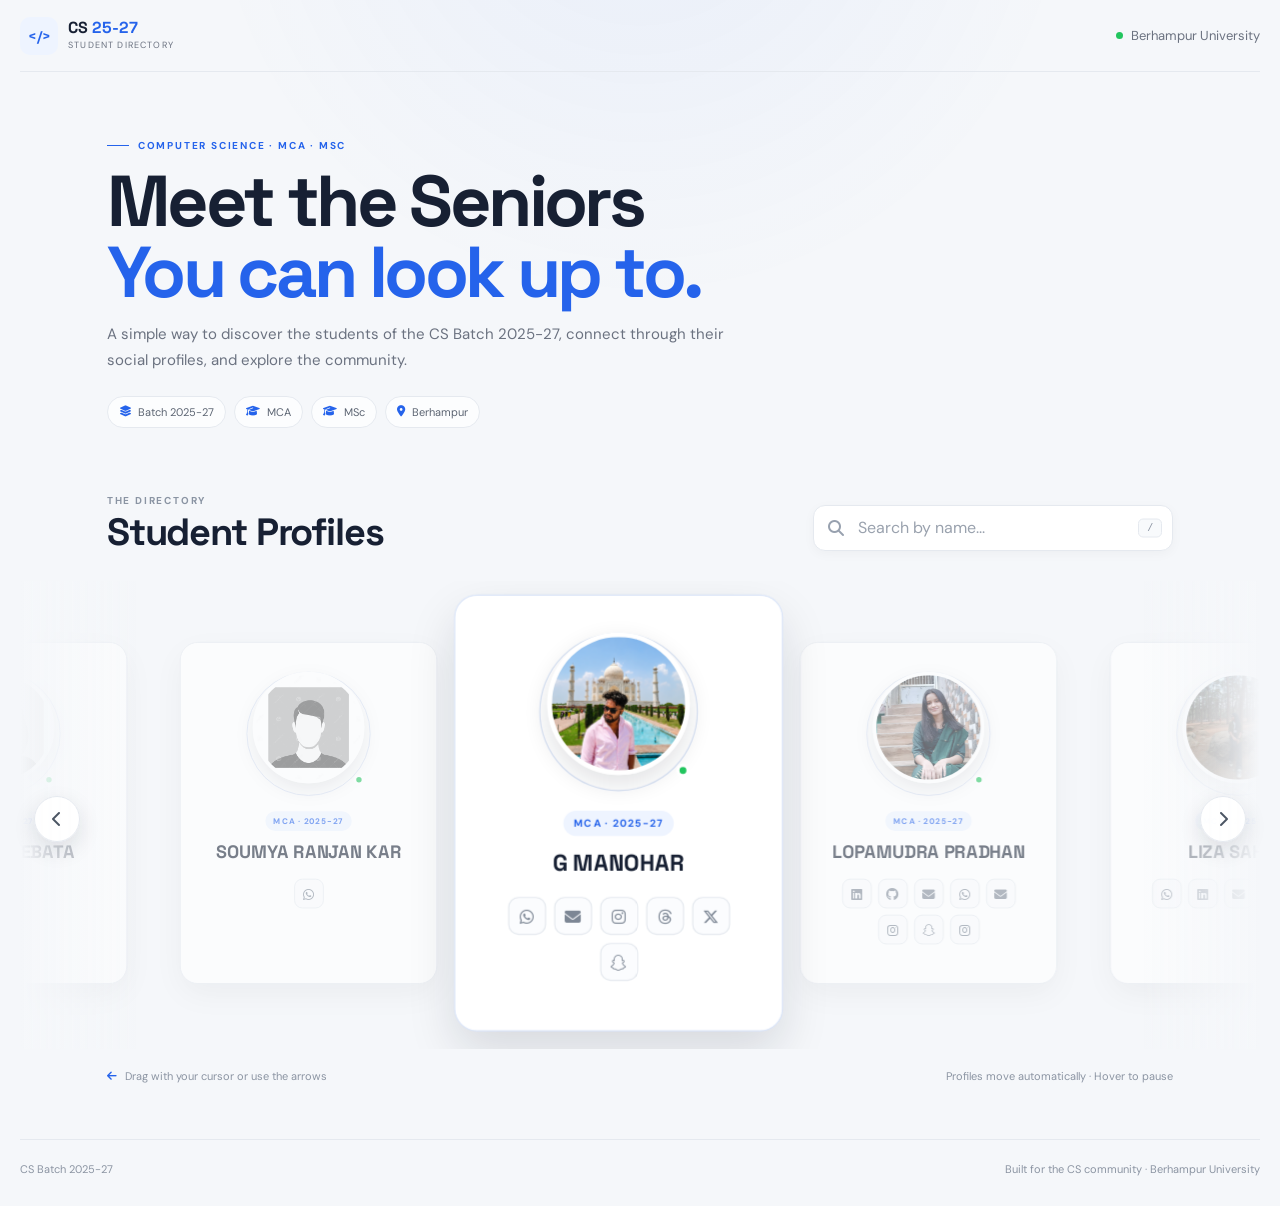
==== profiles/profiles.html @ bf29b2e1 "removed the duplicate profile" ====
<!DOCTYPE html>
<html lang="en">
<head>
  <meta charset="UTF-8">
  <meta name="viewport" content="width=device-width, initial-scale=1.0">
  <meta name="theme-color" content="#08111f">
  <meta name="description" content="CS Batch 2025-27 student profile directory at Berhampur University.">
  <title>CS Batch 2025-27 | Student Profiles</title>

  <link rel="preconnect" href="https://fonts.googleapis.com">
  <link rel="preconnect" href="https://fonts.gstatic.com" crossorigin>
  <link href="https://fonts.googleapis.com/css2?family=DM+Sans:wght@400;500;600;700&family=Space+Grotesk:wght@500;600;700&display=swap" rel="stylesheet">

  <link rel="stylesheet" href="profiles.css">
  <link rel="stylesheet" href="https://cdnjs.cloudflare.com/ajax/libs/font-awesome/6.5.0/css/all.min.css">
</head>

<body>
  <div class="page-shell">

    <nav class="topbar" aria-label="Main navigation">
      <a class="brand" href="#" aria-label="CS Batch Profiles home">
        <span class="brand-mark">&lt;/&gt;</span>
        <span class="brand-copy">
          <strong>CS<span> 25-27</span></strong>
          <small>Student Directory</small>
        </span>
      </a>

      <div class="topbar-meta">
        <span class="status-dot"></span>
        <span>Berhampur University</span>
      </div>
    </nav>

    <main>
      <section class="hero">
        <div class="hero-copy">
          <p class="eyebrow"><span></span> COMPUTER SCIENCE · MCA · MSc</p>
          <h1>Meet the Seniors<br><em>You can look up to.</em></h1>
          <p class="hero-description">
            A simple way to discover the students of the CS Batch 2025-27,
            connect through their social profiles, and explore the community.
          </p>

          <div class="hero-tags" aria-label="Batch information">
            <span><i class="fa-solid fa-layer-group"></i> Batch 2025-27</span>
            <span><i class="fa-solid fa-graduation-cap"></i> MCA</span>
            <span><i class="fa-solid fa-graduation-cap"></i> MSc</span>
            <span><i class="fa-solid fa-location-dot"></i> Berhampur</span>
          </div>
        </div>

        <div class="hero-orbit" aria-hidden="true">
          <div class="orbit orbit-one"></div>
          <div class="orbit orbit-two"></div>
          <div class="orbit-core">
            <span>&lt;/&gt;</span>
            <small>CS</small>
          </div>
          <span class="orbit-dot dot-one"></span>
          <span class="orbit-dot dot-two"></span>
          <span class="orbit-dot dot-three"></span>
        </div>
      </section>

      <section class="directory-section" id="profiles">
        <div class="section-heading">
          <div>
            <p class="section-kicker">THE DIRECTORY</p>
            <h2>Student Profiles</h2>
          </div>

          <div class="search-wrap">
            <i class="fa-solid fa-magnifying-glass" aria-hidden="true"></i>
            <input
              type="search"
              id="search"
              placeholder="Search by name..."
              autocomplete="off"
              oninput="searchProfiles()"
              aria-label="Search profiles by name"
            >
            <kbd>/</kbd>
          </div>
        </div>

        <div class="carousel-shell">
          <button class="carousel-btn prev" type="button" aria-label="Previous profile">
            <i class="fas fa-chevron-left" aria-hidden="true"></i>
          </button>

          <div class="carousel-container" id="profileCarousel">
            <div class="carousel-track" id="carouselTrack">

                <div class="profile-card"><!--slot 1 manohar-->
                    <div class="card-glow"></div>
                    <div class="profile-avatar-wrap">
                      <span class="avatar-ring"></span>
                      <img src="image/manohar.png" alt="G MANOHAR">
                      <span class="online-dot" aria-hidden="true"></span>
                    </div>
                    <div class="profile-role">MCA · 2025-27</div>
                    <h3>G MANOHAR</h3>
                    <p class="profile-intro"></p>

                    <div class="social-links">                      
                      <a href="https://wa.me/9438770319" class="whatsapp" target="_blank" rel="noopener noreferrer" aria-label="WhatsApp G MANOHAR"><i class="fab fa-whatsapp"></i></a>
                      <a href="https://mail.google.com/mail/?view=cm&fs=1&to=gawalamanohar1@gmail.com" class="gmail" target="_blank" rel="noopener noreferrer" aria-label="Email G MANOHAR"><i class="fas fa-envelope"></i></a>
                      <a href="https://instagram.com/ig_manohar5" class="instagram" target="_blank" rel="noopener noreferrer" aria-label="G MANOHAR on Instagram"><i class="fab fa-instagram"></i></a>
                      <a href="https://threads.net/ig_manohar5" class="threads" target="_blank" rel="noopener noreferrer" aria-label="G MANOHAR on Threads"><i class="fab fa-threads"></i></a>
                      <a href="https://x.com/GManoha107" class="twitter" target="_blank" rel="noopener noreferrer" aria-label="G MANOHAR on X"><i class="fab fa-x-twitter"></i></a>
                      <a href="https://snapchat.com/add/vijay20041111" class="snapchat" target="_blank" rel="noopener noreferrer" aria-label="G MANOHAR on Snapchat"><i class="fab fa-snapchat-ghost"></i></a>
                    </div>
                </div>

                <div class="profile-card"><!--slot 2 lopamudra-->
                    <div class="card-glow"></div>
                    <div class="profile-avatar-wrap">
                      <span class="avatar-ring"></span>
                      <img src="image/lopa.jpeg" alt="LOPAMUDRA PRADHAN">
                      <span class="online-dot" aria-hidden="true"></span>
                    </div>
                    <div class="profile-role">MCA · 2025-27</div>
                    <h3>LOPAMUDRA PRADHAN</h3>
                    <p class="profile-intro"></p>

                    <div class="social-links">
                      <a href="https://linkedin.com/in/lopa9" class="linkedin" target="_blank" rel="noopener noreferrer" aria-label="LOPAMUDRA PRADHAN on LinkedIn"><i class="fab fa-linkedin"></i></a>
                      <a href="https://github.com/lopa9" class="github" target="_blank" rel="noopener noreferrer" aria-label="LOPAMUDRA PRADHAN on GitHub"><i class="fab fa-github"></i></a>
                      <a href="https://mail.google.com/mail/?view=cm&fs=1&to=lopamudra.lori@gmail.com" class="gmail" target="_blank" rel="noopener noreferrer" aria-label="Email LOPAMUDRA PRADHAN"><i class="fas fa-envelope"></i></a>
                      <a href="https://wa.me/9938754099" class="whatsapp" target="_blank" rel="noopener noreferrer" aria-label="WhatsApp LOPAMUDRA PRADHAN"><i class="fab fa-whatsapp"></i></a>
                      <a href="https://mail.google.com/mail/?view=cm&fs=1&to=ps5654923@gmail.com" class="gmail" target="_blank" rel="noopener noreferrer" aria-label="Email LOPAMUDRA PRADHAN"><i class="fas fa-envelope"></i></a>
                      <a href="https://instagram.com/lopamudra188" class="instagram" target="_blank" rel="noopener noreferrer" aria-label="LOPAMUDRA PRADHAN on Instagram"><i class="fab fa-instagram"></i></a>
                      <a href="https://snapchat.com/add/lopamudra_2020" class="snapchat" target="_blank" rel="noopener noreferrer" aria-label="LOPAMUDRA PRADHAN on Snapchat"><i class="fab fa-snapchat-ghost"></i></a>
                      <a href="https://instagram.com/areylopa" class="instagram" target="_blank" rel="noopener noreferrer" aria-label="LOPAMUDRA PRADHAN on Instagram"><i class="fab fa-instagram"></i></a>
                      
                    </div>
                </div>                

                <div class="profile-card"><!--slot 3 liza-->
                    <div class="card-glow"></div>
                    <div class="profile-avatar-wrap">
                      <span class="avatar-ring"></span>
                      <img src="image/liza.jpeg" alt="LIZA SAHOO">
                      <span class="online-dot" aria-hidden="true"></span>
                    </div>
                    <div class="profile-role">MCA · 2025-27</div>
                    <h3>LIZA SAHOO</h3>
                    <p class="profile-intro"></p>

                    <div class="social-links">                      
                      <a href="https://wa.me/7205692087" class="whatsapp" target="_blank" rel="noopener noreferrer" aria-label="WhatsApp LIZA SAHOO"><i class="fab fa-whatsapp"></i></a>
                      <a href="https://linkedin.com/in/liza-sahoo-0265302a4" class="linkedin" target="_blank" rel="noopener noreferrer" aria-label="PRITILAGNA NANDA on LinkedIn"><i class="fab fa-linkedin"></i></a>
                      <a href="https://mail.google.com/mail/?view=cm&fs=1&to=lizas4316@gmail.com" class="gmail" target="_blank" rel="noopener noreferrer" aria-label="Email LIZA SAHOO"><i class="fas fa-envelope"></i></a>
                      <a href="https://instagram.com/lizas.08" class="instagram" target="_blank" rel="noopener noreferrer" aria-label="LIZA SAHOO on Instagram"><i class="fab fa-instagram"></i></a>
                      <a href="https://threads.net/lizas.08" class="threads" target="_blank" rel="noopener noreferrer" aria-label="LIZA SAHOO on Threads"><i class="fab fa-threads"></i></a>
                    </div>
                </div>

                <div class="profile-card"><!--slot 4 krishna-->
                    <div class="card-glow"></div>
                    <div class="profile-avatar-wrap">
                      <span class="avatar-ring"></span>
                      <img src="image/krish.jpeg" alt="KRISHNA KANT MALLIK">
                      <span class="online-dot" aria-hidden="true"></span>
                    </div>
                    <div class="profile-role">MCA · 2025-27</div>
                    <h3>KRISHNA KANT MALLIK</h3>
                    <p class="profile-intro"></p>

                    <div class="social-links">
                      <a href="https://linkedin.com/in/krishnakant-mallik-28171b388" class="linkedin" target="_blank" rel="noopener noreferrer" aria-label="KRISHNA KANT MALLIK on LinkedIn"><i class="fab fa-linkedin"></i></a>
                      <a href="https://github.com/Krishnakantm835" class="github" target="_blank" rel="noopener noreferrer" aria-label="KRISHNA KANT MALLIK on GitHub"><i class="fab fa-github"></i></a>                      
                      <a href="https://wa.me/9348174347" class="whatsapp" target="_blank" rel="noopener noreferrer" aria-label="WhatsApp KRISHNA KANT MALLIK"><i class="fab fa-whatsapp"></i></a>
                      <a href="https://mail.google.com/mail/?view=cm&fs=1&to=krishnakantm835@gmail.com" class="gmail" target="_blank" rel="noopener noreferrer" aria-label="Email KRISHNA KANT MALLIK"><i class="fas fa-envelope"></i></a>
                      <a href="https://instagram.com/_krishna.z_" class="instagram" target="_blank" rel="noopener noreferrer" aria-label="KRISHNA KANT MALLIK on Instagram"><i class="fab fa-instagram"></i></a>
                      <a href="https://threads.net/_krishna.z_" class="threads" target="_blank" rel="noopener noreferrer" aria-label="KRISHNA KANT MALLIK on Threads"><i class="fab fa-threads"></i></a>
                    </div>
                </div>

                <div class="profile-card"><!--slot 5 pritilagna-->
                    <div class="card-glow"></div>
                    <div class="profile-avatar-wrap">
                      <span class="avatar-ring"></span>
                      <img src="image/pritilagna.jpeg" alt="PRITILAGNA NANDA">
                      <span class="online-dot" aria-hidden="true"></span>
                    </div>
                    <div class="profile-role">MCA · 2025-27</div>
                    <h3>PRITILAGNA NANDA</h3>
                    <p class="profile-intro"></p>

                    <div class="social-links">                      
                      <a href="https://wa.me/7609006624" class="whatsapp" target="_blank" rel="noopener noreferrer" aria-label="WhatsApp PRITILAGNA NANDA"><i class="fab fa-whatsapp"></i></a>
                      <a href="https://linkedin.com/in/pritilagna-nanda-993a28344" class="linkedin" target="_blank" rel="noopener noreferrer" aria-label="PRITILAGNA NANDA on LinkedIn"><i class="fab fa-linkedin"></i></a>
                      <a href="https://mail.google.com/mail/?view=cm&fs=1&to=nandapritilagna383@gmail.com" class="gmail" target="_blank" rel="noopener noreferrer" aria-label="Email PRITILAGNA NANDA"><i class="fas fa-envelope"></i></a>
                      <a href="https://instagram.com/priti._.08_" class="instagram" target="_blank" rel="noopener noreferrer" aria-label="PRITILAGNA NANDA on Instagram"><i class="fab fa-instagram"></i></a>
                      <a href="https://threads.net/priti._.08_" class="threads" target="_blank" rel="noopener noreferrer" aria-label="PRITILAGNA NANDA on Threads"><i class="fab fa-threads"></i></a>
                      <a href="https://snapchat.com/add/priti.lagna07" class="snapchat" target="_blank" rel="noopener noreferrer" aria-label="PRITILAGNA NANDA on Snapchat"><i class="fab fa-snapchat-ghost"></i></a>
                    </div>
                </div>

                <div class="profile-card"><!--slot 6 preeti-->
                    <div class="card-glow"></div>
                    <div class="profile-avatar-wrap">
                      <span class="avatar-ring"></span>
                      <img src="image/preeti.jpeg" alt="PREETI KUMARI SAHU">
                      <span class="online-dot" aria-hidden="true"></span>
                    </div>
                    <div class="profile-role">MCA · 2025-27</div>
                    <h3>PREETI KUMARI SAHU</h3>
                    <p class="profile-intro"></p>

                    <div class="social-links">
                      <a href="https://linkedin.com/in/preeti-sahu-9597b7417" class="linkedin" target="_blank" rel="noopener noreferrer" aria-label="PREETI KUMARI SAHU on LinkedIn"><i class="fab fa-linkedin"></i></a>                      
                      <a href="https://wa.me/7205654923" class="whatsapp" target="_blank" rel="noopener noreferrer" aria-label="WhatsApp PREETI KUMARI SAHU"><i class="fab fa-whatsapp"></i></a>
                      <a href="https://mail.google.com/mail/?view=cm&fs=1&to=ps5654923@gmail.com" class="gmail" target="_blank" rel="noopener noreferrer" aria-label="Email PREETI KUMARI SAHU"><i class="fas fa-envelope"></i></a>
                      <a href="https://instagram.com/preetisahu6542" class="instagram" target="_blank" rel="noopener noreferrer" aria-label="PREETI KUMARI SAHU on Instagram"><i class="fab fa-instagram"></i></a>
                      <a href="https://threads.net/preetisahu6542" class="threads" target="_blank" rel="noopener noreferrer" aria-label="PREETI KUMARI SAHU on Threads"><i class="fab fa-threads"></i></a>
                      <a href="https://snapchat.com/add/preetisahu72056" class="snapchat" target="_blank" rel="noopener noreferrer" aria-label="PREETI KUMARI SAHU on Snapchat"><i class="fab fa-snapchat-ghost"></i></a>
                    </div>
                </div>

                <div class="profile-card"><!--slot 7 amiya-->
                    <div class="card-glow"></div>
                    <div class="profile-avatar-wrap">
                      <span class="avatar-ring"></span>
                      <img src="image/amiya.jpeg" alt="AMIYA RANJAN ROUT">
                      <span class="online-dot" aria-hidden="true"></span>
                    </div>
                    <div class="profile-role">MCA · 2025-27</div>
                    <h3>AMIYA RANJAN ROUT</h3>
                    <p class="profile-intro"></p>

                    <div class="social-links">
                      <a href="https://linkedin.com/in/amiya-ranjan-rout-80b26a346" class="linkedin" target="_blank" rel="noopener noreferrer" aria-label="AMIYA RANJAN ROUT on LinkedIn"><i class="fab fa-linkedin"></i></a>
                      <a href="https://facebook.com/share/1LeCBYV442/" class="facebook" target="_blank" rel="noopener noreferrer" aria-label="AMIYA RANJAN ROUT on Facebook"><i class="fab fa-facebook"></i></a>                      
                      <a href="https://wa.me/9777093506" class="whatsapp" target="_blank" rel="noopener noreferrer" aria-label="WhatsApp AMIYA RANJAN ROUT"><i class="fab fa-whatsapp"></i></a>
                      <a href="https://mail.google.com/mail/?view=cm&fs=1&to=amiyaranjanrout1234@gmail.com" class="gmail" target="_blank" rel="noopener noreferrer" aria-label="Email AMIYA RANJAN ROUT"><i class="fas fa-envelope"></i></a>
                      <a href="https://x.com/amiya_ranjan_1" class="twitter" target="_blank" rel="noopener noreferrer" aria-label="AMIYA RANJAN ROUT on X"><i class="fab fa-x-twitter"></i></a>
                      <a href="https://instagram.com/amiya_ranjan_rout_" class="instagram" target="_blank" rel="noopener noreferrer" aria-label="AMIYA RANJAN ROUT on Instagram"><i class="fab fa-instagram"></i></a>
                      <a href="https://threads.net/amiya_ranjan_rout_" class="threads" target="_blank" rel="noopener noreferrer" aria-label="AMIYA RANJAN ROUT on Threads"><i class="fab fa-threads"></i></a>
                      
                    </div>
                </div>

                <div class="profile-card"><!--slot 8 payal-->
                    <div class="card-glow"></div>
                    <div class="profile-avatar-wrap">
                      <span class="avatar-ring"></span>
                      <img src="image/payal.jpeg" alt="DALAI PAYAL SUDAM">
                      <span class="online-dot" aria-hidden="true"></span>
                    </div>
                    <div class="profile-role">MCA · 2025-27</div>
                    <h3>DALAI PAYAL SUDAM</h3>
                    <p class="profile-intro"></p>

                    <div class="social-links">
                      <a href="https://linkedin.com/in/payal-dalai-256b96347" class="linkedin" target="_blank" rel="noopener noreferrer" aria-label="DALAI PAYAL SUDAM on LinkedIn"><i class="fab fa-linkedin"></i></a>                      
                      <a href="https://wa.me/9327048130" class="whatsapp" target="_blank" rel="noopener noreferrer" aria-label="WhatsApp DALAI PAYAL SUDAM"><i class="fab fa-whatsapp"></i></a>
                      <a href="https://mail.google.com/mail/?view=cm&fs=1&to=dalaipayalss@gmail.com" class="gmail" target="_blank" rel="noopener noreferrer" aria-label="Email DALAI PAYAL SUDAM"><i class="fas fa-envelope"></i></a>
                      <a href="https://instagram.com/silky_1016" class="instagram" target="_blank" rel="noopener noreferrer" aria-label="DALAI PAYAL SUDAM on Instagram"><i class="fab fa-instagram"></i></a>
                      <a href="https://threads.net/silky_1016" class="threads" target="_blank" rel="noopener noreferrer" aria-label="DALAI PAYAL SUDAM on Threads"><i class="fab fa-threads"></i></a>
                      <a href="https://snapchat.com/add/payalssdalai" class="snapchat" target="_blank" rel="noopener noreferrer" aria-label="DALAI PAYAL SUDAM on Snapchat"><i class="fab fa-snapchat-ghost"></i></a>
                      
                    </div>
                </div>

                <div class="profile-card"><!--slot 9 susmita-->
                    <div class="card-glow"></div>
                    <div class="profile-avatar-wrap">
                      <span class="avatar-ring"></span>
                      <img src="image/susmita.jpeg" alt="SUSMITA PRIYADARSHINI JENA">
                      <span class="online-dot" aria-hidden="true"></span>
                    </div>
                    <div class="profile-role">MCA · 2025-27</div>
                    <h3>SUSMITA PRIYADARSHINI JENA</h3>
                    <p class="profile-intro"></p>

                    <div class="social-links">
                      <a href="https://linkedin.com/in/susmita-priyadarshini-jena-13303b375" class="linkedin" target="_blank" rel="noopener noreferrer" aria-label="SUSMITA PRIYADARSHINI JENA on LinkedIn"><i class="fab fa-linkedin"></i></a>
                      <a href="https://wa.me/7846989163" class="whatsapp" target="_blank" rel="noopener noreferrer" aria-label="WhatsApp SUSMITA PRIYADARSHINI JENA"><i class="fab fa-whatsapp"></i></a>
                      <a href="https://mail.google.com/mail/?view=cm&fs=1&to=susmitapriyadarshinijena0@gmail.com" class="gmail" target="_blank" rel="noopener noreferrer" aria-label="Email SUSMITA PRIYADARSHINI JENA"><i class="fas fa-envelope"></i></a>
                      <a href="https://instagram.com/susmitacosmic_xiv" class="instagram" target="_blank" rel="noopener noreferrer" aria-label="SUSMITA PRIYADARSHINI JENA on Instagram"><i class="fab fa-instagram"></i></a>
                      <a href="https://threads.net/susmitacosmic_xiv" class="threads" target="_blank" rel="noopener noreferrer" aria-label="SUSMITA PRIYADARSHINI JENA on Threads"><i class="fab fa-threads"></i></a>
                      <a href="https://snapchat.com/add/susmita_pj1002" class="snapchat" target="_blank" rel="noopener noreferrer" aria-label="SUSMITA PRIYADARSHINI JENA on Snapchat"><i class="fab fa-snapchat-ghost"></i></a>
                    </div>
                </div>

                <div class="profile-card"><!--slot 10 divya-->
                    <div class="card-glow"></div>
                    <div class="profile-avatar-wrap">
                      <span class="avatar-ring"></span>
                      <img src="image/divya.jpeg" alt="DIBYAJYOTI GHADAI">
                      <span class="online-dot" aria-hidden="true"></span>
                    </div>
                    <div class="profile-role">MCA · 2025-27</div>
                    <h3>DIBYAJYOTI GHADAI</h3>
                    <p class="profile-intro"></p>

                    <div class="social-links">
                      <a href="https://linkedin.com/in/divyajyoti-ghadai-ab4362383" class="linkedin" target="_blank" rel="noopener noreferrer" aria-label="DIBYAJYOTI GHADAI on LinkedIn"><i class="fab fa-linkedin"></i></a>                      
                      <a href="https://wa.me/9861502302" class="whatsapp" target="_blank" rel="noopener noreferrer" aria-label="WhatsApp DIBYAJYOTI GHADAI"><i class="fab fa-whatsapp"></i></a>
                      <a href="https://mail.google.com/mail/?view=cm&fs=1&to=divyajyotighadai@gmail.com" class="gmail" target="_blank" rel="noopener noreferrer" aria-label="Email DIBYAJYOTI GHADAI"><i class="fas fa-envelope"></i></a>
                      <a href="https://instagram.com/its_divyaa23" class="instagram" target="_blank" rel="noopener noreferrer" aria-label="DIBYAJYOTI GHADAI on Instagram"><i class="fab fa-instagram"></i></a>
                      <a href="https://threads.net/its_divyaa23" class="threads" target="_blank" rel="noopener noreferrer" aria-label="DIBYAJYOTI GHADAI on Threads"><i class="fab fa-threads"></i></a>
                      <a href="https://snapchat.com/add/divyajyoti_23" class="snapchat" target="_blank" rel="noopener noreferrer" aria-label="DIBYAJYOTI GHADAI on Snapchat"><i class="fab fa-snapchat-ghost"></i></a>
                    </div>
                </div>

                <div class="profile-card"><!--slot 11 ashis-->
                    <div class="card-glow"></div>
                    <div class="profile-avatar-wrap">
                      <span class="avatar-ring"></span>
                      <img src="image/asish.jpg" alt="ASHIS PATTANAYAK">
                      <span class="online-dot" aria-hidden="true"></span>
                    </div>
                    <div class="profile-role">MCA · 2025-27</div>
                    <h3>ASHIS PATTANAYAK</h3>
                    <p class="profile-intro"></p>

                    <div class="social-links">
                      <a href="https://facebook.com/share/1Edwrxf3Eu/" class="facebook" target="_blank" rel="noopener noreferrer" aria-label="ASHIS PATTANAYAK on Facebook"><i class="fab fa-facebook"></i></a>                      
                      <a href="https://wa.me/7848075820" class="whatsapp" target="_blank" rel="noopener noreferrer" aria-label="WhatsApp ASHIS PATTANAYAK"><i class="fab fa-whatsapp"></i></a>
                      <a href="https://instagram.com/ashis_pattanayak_143" class="instagram" target="_blank" rel="noopener noreferrer" aria-label="ASHIS PATTANAYAK on Instagram"><i class="fab fa-instagram"></i></a>
                      <a href="https://threads.net/ashis_pattanayak_143" class="threads" target="_blank" rel="noopener noreferrer" aria-label="ASHIS PATTANAYAK on Threads"><i class="fab fa-threads"></i></a>
                    </div>
                </div>                

                <div class="profile-card"><!--slot 4-->
                    <div class="card-glow"></div>
                    <div class="profile-avatar-wrap">
                      <span class="avatar-ring"></span>
                      <img src="image/female.jpg" alt="SIBANI SAHU">
                      <span class="online-dot" aria-hidden="true"></span>
                    </div>
                    <div class="profile-role">MCA · 2025-27</div>
                    <h3>SIBANI SAHU</h3>
                    <p class="profile-intro"></p>

                    <div class="social-links">                      
                      <a href="https://wa.me/7815008741" class="whatsapp" target="_blank" rel="noopener noreferrer" aria-label="WhatsApp SIBANI SAHU"><i class="fab fa-whatsapp"></i></a>
                    </div>
                </div>

                <div class="profile-card"><!--slot 5-->
                    <div class="card-glow"></div>
                    <div class="profile-avatar-wrap">
                      <span class="avatar-ring"></span>
                      <img src="image/female.jpg" alt="SUCHARITA MAHANKUDA
">
                      <span class="online-dot" aria-hidden="true"></span>
                    </div>
                    <div class="profile-role">MCA · 2025-27</div>
                    <h3>SUCHARITA MAHANKUDA</h3>
                    <p class="profile-intro"></p>

                    <div class="social-links">                      
                      <a href="https://wa.me/8984311609" class="whatsapp" target="_blank" rel="noopener noreferrer" aria-label="WhatsApp SUCHARITA MAHANKUDA"><i class="fab fa-whatsapp"></i></a>
                    </div>
                </div>
                
                <div class="profile-card"><!--slot 6-->
                    <div class="card-glow"></div>
                    <div class="profile-avatar-wrap">
                      <span class="avatar-ring"></span>
                      <img src="image/male.jpg" alt="CHITTARANJAN SABAR">
                      <span class="online-dot" aria-hidden="true"></span>
                    </div>
                    <div class="profile-role">MCA · 2025-27</div>
                    <h3>CHITTARANJAN SABAR</h3>
                    <p class="profile-intro"></p>

                    <div class="social-links">                      
                      <a href="https://wa.me/9861395693" class="whatsapp" target="_blank" rel="noopener noreferrer" aria-label="WhatsApp CHITTARANJAN SABAR"><i class="fab fa-whatsapp"></i></a>
                    </div>
                </div>                

                <div class="profile-card"><!--slot 7-->
                    <div class="card-glow"></div>
                    <div class="profile-avatar-wrap">
                      <span class="avatar-ring"></span>
                      <img src="image/male.jpg" alt="SAMBIT KUMAR SAHOO">
                      <span class="online-dot" aria-hidden="true"></span>
                    </div>
                    <div class="profile-role">MCA · 2025-27</div>
                    <h3>SAMBIT KUMAR SAHOO</h3>
                    <p class="profile-intro"></p>

                    <div class="social-links">                      
                      <a href="https://wa.me/8260665918" class="whatsapp" target="_blank" rel="noopener noreferrer" aria-label="WhatsApp SAMBIT KUMAR SAHOO"><i class="fab fa-whatsapp"></i></a>
                    </div>
                </div>

                <div class="profile-card"><!--slot 8-->
                    <div class="card-glow"></div>
                    <div class="profile-avatar-wrap">
                      <span class="avatar-ring"></span>
                      <img src="image/female.jpg" alt="PRIYA NAIK">
                      <span class="online-dot" aria-hidden="true"></span>
                    </div>
                    <div class="profile-role">MCA · 2025-27</div>
                    <h3>PRIYA NAIK</h3>
                    <p class="profile-intro"></p>

                    <div class="social-links">                      
                      <a href="https://wa.me/6370487159" class="whatsapp" target="_blank" rel="noopener noreferrer" aria-label="WhatsApp PRIYA NAIK"><i class="fab fa-whatsapp"></i></a>
                    </div>
                </div>

                <div class="profile-card"><!--slot 9-->
                    <div class="card-glow"></div>
                    <div class="profile-avatar-wrap">
                      <span class="avatar-ring"></span>
                      <img src="image/male.jpg" alt="PRABHUDATTA JENA">
                      <span class="online-dot" aria-hidden="true"></span>
                    </div>
                    <div class="profile-role">MCA · 2025-27</div>
                    <h3>PRABHUDATTA JENA</h3>
                    <p class="profile-intro"></p>

                    <div class="social-links">                      
                      <a href="https://wa.me/8018637954" class="whatsapp" target="_blank" rel="noopener noreferrer" aria-label="WhatsApp PRABHUDATTA JENA"><i class="fab fa-whatsapp"></i></a>
                    </div>
                </div>

                <div class="profile-card"><!--slot 10-->
                    <div class="card-glow"></div>
                    <div class="profile-avatar-wrap">
                      <span class="avatar-ring"></span>
                      <img src="image/male.jpg" alt="DINESH KUMAR TULO">
                      <span class="online-dot" aria-hidden="true"></span>
                    </div>
                    <div class="profile-role">MSC · 2025-27</div>
                    <h3>DINESH KUMAR TULO</h3>
                    <p class="profile-intro"></p>

                    <div class="social-links">                      
                      <a href="https://wa.me/8328074405" class="whatsapp" target="_blank" rel="noopener noreferrer" aria-label="WhatsApp DINESH KUMAR TULO"><i class="fab fa-whatsapp"></i></a>
                    </div>
                </div>

                <div class="profile-card"><!--slot 11-->
                    <div class="card-glow"></div>
                    <div class="profile-avatar-wrap">
                      <span class="avatar-ring"></span>
                      <img src="image/male.jpg" alt="BISMAYA BASTAV BEHERA">
                      <span class="online-dot" aria-hidden="true"></span>
                    </div>
                    <div class="profile-role">MCA · 2025-27</div>
                    <h3>BISMAYA BASTAV BEHERA</h3>
                    <p class="profile-intro"></p>

                    <div class="social-links">                      
                      <a href="https://wa.me/8260511725" class="whatsapp" target="_blank" rel="noopener noreferrer" aria-label="WhatsApp BISMAYA BASTAV BEHERA"><i class="fab fa-whatsapp"></i></a>
                    </div>
                  </div>

                <div class="profile-card"><!--slot 13-->
                    <div class="card-glow"></div>
                    <div class="profile-avatar-wrap">
                      <span class="avatar-ring"></span>
                      <img src="image/male.jpg" alt="MAGUPILLI LOKESWARA RAO">
                      <span class="online-dot" aria-hidden="true"></span>
                    </div>
                    <div class="profile-role">MCA · 2025-27</div>
                    <h3>MAGUPILLI LOKESWARA RAO</h3>
                    <p class="profile-intro"></p>

                    <div class="social-links">                      
                      <a href="https://wa.me/7437874727" class="whatsapp" target="_blank" rel="noopener noreferrer" aria-label="WhatsApp MAGUPILLI LOKESWARA RAO"><i class="fab fa-whatsapp"></i></a>
                    </div>
                </div>

                <div class="profile-card"><!--slot 15-->
                    <div class="card-glow"></div>
                    <div class="profile-avatar-wrap">
                      <span class="avatar-ring"></span>
                      <img src="image/female.jpg" alt="BAISAKHI DAS">
                      <span class="online-dot" aria-hidden="true"></span>
                    </div>
                    <div class="profile-role">MSC · 2025-27</div>
                    <h3>BAISAKHI DAS</h3>
                    <p class="profile-intro"></p>

                    <div class="social-links">                      
                      <a href="https://wa.me/6372320324" class="whatsapp" target="_blank" rel="noopener noreferrer" aria-label="WhatsApp BAISAKHI DAS"><i class="fab fa-whatsapp"></i></a>
                    </div>
                </div>

                <div class="profile-card"><!--slot 16 tamanna-->
                    <div class="card-glow"></div>
                    <div class="profile-avatar-wrap">
                      <span class="avatar-ring"></span>
                      <img src="image/tamanna.jpeg" alt="TAMANNA PAL">
                      <span class="online-dot" aria-hidden="true"></span>
                    </div>
                    <div class="profile-role">MCA · 2025-27</div>
                    <h3>TAMANNA PAL</h3>
                    <p class="profile-intro"></p>

                    <div class="social-links">
                      <a href="https://linkedin.com/in/tamanna-pal" class="linkedin" target="_blank" rel="noopener noreferrer" aria-label="TAMANNA PAL on LinkedIn"><i class="fab fa-linkedin"></i></a>
                      <a href="https://github.com/paltamanna2022" class="github" target="_blank" rel="noopener noreferrer" aria-label="TAMANNA PAL on GitHub"><i class="fab fa-github"></i></a>
                      <a href="https://mail.google.com/mail/?view=cm&fs=1&to=paltamanna2022@gmail.com" class="gmail" target="_blank" rel="noopener noreferrer" aria-label="Email TAMANNA PAL"><i class="fas fa-envelope"></i></a>
                      <a href="https://instagram.com/im_p.tamanna" class="instagram" target="_blank" rel="noopener noreferrer" aria-label="TAMANNA PAL on Instagram"><i class="fab fa-instagram"></i></a>
                      <a href="https://threads.net/im_p.tamanna" class="threads" target="_blank" rel="noopener noreferrer" aria-label="TAMANNA PAL on Threads"><i class="fab fa-threads"></i></a>
                      <a href="https://wa.me/7683859692" class="whatsapp" target="_blank" rel="noopener noreferrer" aria-label="WhatsApp TAMANNA PAL"><i class="fab fa-whatsapp"></i></a>
                    </div>
                </div>

                <div class="profile-card"><!--slot 17-->
                    <div class="card-glow"></div>
                    <div class="profile-avatar-wrap">
                      <span class="avatar-ring"></span>
                      <img src="image/female.jpg" alt="SUBHALAXMI ARAN">
                      <span class="online-dot" aria-hidden="true"></span>
                    </div>
                    <div class="profile-role">MCA · 2025-27</div>
                    <h3>SUBHALAXMI ARAN</h3>
                    <p class="profile-intro"></p>

                    <div class="social-links">                      
                      <a href="https://wa.me/8260256307" class="whatsapp" target="_blank" rel="noopener noreferrer" aria-label="WhatsApp SUBHALAXMI ARAN"><i class="fab fa-whatsapp"></i></a>
                    </div>
                </div>

                <div class="profile-card"><!--slot 18-->
                    <div class="card-glow"></div>
                    <div class="profile-avatar-wrap">
                      <span class="avatar-ring"></span>
                      <img src="image/female.jpg" alt="MANISHA PADHIALI">
                      <span class="online-dot" aria-hidden="true"></span>
                    </div>
                    <div class="profile-role">MSC · 2025-27</div>
                    <h3>MANISHA PADHIALI</h3>
                    <p class="profile-intro"></p>

                    <div class="social-links">                      
                      <a href="https://wa.me/8926205734" class="whatsapp" target="_blank" rel="noopener noreferrer" aria-label="WhatsApp MANISHA PADHIALI"><i class="fab fa-whatsapp"></i></a>
                    </div>
                </div>

                <div class="profile-card"><!--slot 19-->
                    <div class="card-glow"></div>
                    <div class="profile-avatar-wrap">
                      <span class="avatar-ring"></span>
                      <img src="image/male.jpg" alt="PRABIN KUMAR MEHAR">
                      <span class="online-dot" aria-hidden="true"></span>
                    </div>
                    <div class="profile-role">MCA · 2025-27</div>
                    <h3>PRABIN KUMAR MEHAR</h3>
                    <p class="profile-intro"></p>

                    <div class="social-links">                      
                      <a href="https://wa.me/9692064190" class="whatsapp" target="_blank" rel="noopener noreferrer" aria-label="WhatsApp PRABIN KUMAR MEHAR"><i class="fab fa-whatsapp"></i></a>
                    </div>
                </div>

                <div class="profile-card"><!--slot 20-->
                    <div class="card-glow"></div>
                    <div class="profile-avatar-wrap">
                      <span class="avatar-ring"></span>
                      <img src="image/male.jpg" alt="ARJYABRATA NANDA">
                      <span class="online-dot" aria-hidden="true"></span>
                    </div>
                    <div class="profile-role">MCA · 2025-27</div>
                    <h3>ARJYABRATA NANDA</h3>
                    <p class="profile-intro"></p>

                    <div class="social-links">                      
                      <a href="https://wa.me/7848092787" class="whatsapp" target="_blank" rel="noopener noreferrer" aria-label="WhatsApp ARJYABRATA NANDA"><i class="fab fa-whatsapp"></i></a>
                    </div>
                </div>                
                
                <div class="profile-card"> <!--slot 21-->
                    <div class="card-glow"></div>
                    <div class="profile-avatar-wrap">
                      <span class="avatar-ring"></span>
                      <img src="image/sisee.jpg" alt="S SISEENDRI">
                      <span class="online-dot" aria-hidden="true"></span>
                    </div>
                    <div class="profile-role">MCA · 2025-27</div>
                    <h3>S SISEENDRI</h3>
                    <p class="profile-intro"></p>

                    <div class="social-links">
                        <a href="https://linkedin.com/in/ssiseendri777" class="linkedin" target="_blank" rel="noopener noreferrer" aria-label="S SISEENDRI on LinkedIn"><i class="fab fa-linkedin"></i></a>
                        <a href="https://github.com/ssiseendri777" class="github" target="_blank" rel="noopener noreferrer" aria-label="S SISEENDRI on GitHub"><i class="fab fa-github"></i></a>
                        <a href="https://mail.google.com/mail/?view=cm&fs=1&to=ssiseendri777@gmail.com" class="gmail" target="_blank" rel="noopener noreferrer" aria-label="Email S SISEENDRI"><i class="fas fa-envelope"></i></a>
                        <a href="https://instagram.com/james_sjr_ss" class="instagram" target="_blank" rel="noopener noreferrer" aria-label="S SISEENDRI on Instagram"><i class="fab fa-instagram"></i></a>
                        <a href="https://threads.net/james_sjr_ss" class="threads" target="_blank" rel="noopener noreferrer" aria-label="S SISEENDRI on Threads"><i class="fab fa-threads"></i></a>
                        <a href="https://wa.me/8339050175" class="whatsapp" target="_blank" rel="noopener noreferrer" aria-label="WhatsApp S SISEENDRI"><i class="fab fa-whatsapp"></i></a>
                        <a href="https://leetcode.com/ssiseendri777" class="leetcode" target="_blank" rel="noopener noreferrer" aria-label="S SISEENDRI on LeetCode"><i class="fas fa-code"></i></a>
                    </div>
                </div>

                <div class="profile-card"><!--slot 22-->
                    <div class="card-glow"></div>
                    <div class="profile-avatar-wrap">
                      <span class="avatar-ring"></span>
                      <img src="image/male.jpg" alt="RAJ KUMAR PALO">
                      <span class="online-dot" aria-hidden="true"></span>
                    </div>
                    <div class="profile-role">MCA · 2025-27</div>
                    <h3>RAJ KUMAR PALO</h3>
                    <p class="profile-intro"></p>

                    <div class="social-links">                      
                      <a href="https://wa.me/7855994074" class="whatsapp" target="_blank" rel="noopener noreferrer" aria-label="WhatsApp RAJ KUMAR PALO"><i class="fab fa-whatsapp"></i></a>
                    </div>
                </div>

                <div class="profile-card"><!--slot 23-->
                    <div class="card-glow"></div>
                    <div class="profile-avatar-wrap">
                      <span class="avatar-ring"></span>
                      <img src="image/male.jpg" alt="SUMEET PRAGNYAN PRADHAN">
                      <span class="online-dot" aria-hidden="true"></span>
                    </div>
                    <div class="profile-role">MCA · 2025-27</div>
                    <h3>SUMEET PRAGNYAN PRADHAN</h3>
                    <p class="profile-intro"></p>

                    <div class="social-links">                      
                      <a href="https://wa.me/9439435229" class="whatsapp" target="_blank" rel="noopener noreferrer" aria-label="WhatsApp SUMEET PRAGNYAN PRADHAN"><i class="fab fa-whatsapp"></i></a>
                    </div>
                </div>

                <div class="profile-card"><!--slot 24-->
                    <div class="card-glow"></div>
                    <div class="profile-avatar-wrap">
                      <span class="avatar-ring"></span>
                      <img src="image/female.jpg" alt="TRUPTILATA PADHI">
                      <span class="online-dot" aria-hidden="true"></span>
                    </div>
                    <div class="profile-role">MCA · 2025-27</div>
                    <h3>TRUPTILATA PADHI</h3>
                    <p class="profile-intro"></p>

                    <div class="social-links">                      
                      <a href="https://wa.me/8984107709" class="whatsapp" target="_blank" rel="noopener noreferrer" aria-label="WhatsApp TRUPTILATA PADHI"><i class="fab fa-whatsapp"></i></a>
                    </div>
                </div>

                <div class="profile-card"><!--slot 25-->
                    <div class="card-glow"></div>
                    <div class="profile-avatar-wrap">
                      <span class="avatar-ring"></span>
                      <img src="image/male.jpg" alt="SRINU BIBHAR">
                      <span class="online-dot" aria-hidden="true"></span>
                    </div>
                    <div class="profile-role">MCA · 2025-27</div>
                    <h3>SRINU BIBHAR</h3>
                    <p class="profile-intro"></p>

                    <div class="social-links">                      
                      <a href="https://wa.me/6372738815" class="whatsapp" target="_blank" rel="noopener noreferrer" aria-label="WhatsApp SRINU BIBHAR"><i class="fab fa-whatsapp"></i></a>
                    </div>
                </div>

                <div class="profile-card"><!--slot 29-->
                    <div class="card-glow"></div>
                    <div class="profile-avatar-wrap">
                      <span class="avatar-ring"></span>
                      <img src="image/female.jpg" alt="BASANTI HARIJAN">
                      <span class="online-dot" aria-hidden="true"></span>
                    </div>
                    <div class="profile-role">MCA · 2025-27</div>
                    <h3>BASANTI HARIJAN</h3>
                    <p class="profile-intro"></p>

                    <div class="social-links">                      
                      <a href="https://wa.me/7608829580" class="whatsapp" target="_blank" rel="noopener noreferrer" aria-label="WhatsApp BASANTI HARIJAN"><i class="fab fa-whatsapp"></i></a>
                    </div>
                </div>

                <div class="profile-card"><!--slot 31-->
                    <div class="card-glow"></div>
                    <div class="profile-avatar-wrap">
                      <span class="avatar-ring"></span>
                      <img src="image/female.jpg" alt="TULASI DAKUA">
                      <span class="online-dot" aria-hidden="true"></span>
                    </div>
                    <div class="profile-role">MSC · 2025-27</div>
                    <h3>TULASI DAKUA</h3>
                    <p class="profile-intro"></p>

                    <div class="social-links">                      
                      <a href="https://wa.me/7789021527" class="whatsapp" target="_blank" rel="noopener noreferrer" aria-label="WhatsApp TULASI DAKUA"><i class="fab fa-whatsapp"></i></a>
                    </div>
                </div>

                <div class="profile-card"><!--slot 32-->
                    <div class="card-glow"></div>
                    <div class="profile-avatar-wrap">
                      <span class="avatar-ring"></span>
                      <img src="image/female.jpg" alt="ANNAPURNA PADHY">
                      <span class="online-dot" aria-hidden="true"></span>
                    </div>
                    <div class="profile-role">MSC · 2025-27</div>
                    <h3>ANNAPURNA PADHY</h3>
                    <p class="profile-intro"></p>

                    <div class="social-links">                      
                      <a href="https://wa.me/7978930130" class="whatsapp" target="_blank" rel="noopener noreferrer" aria-label="WhatsApp ANNA PURNA PADHY"><i class="fab fa-whatsapp"></i></a>
                    </div>
                </div>

                <div class="profile-card"><!--slot 33-->
                    <div class="card-glow"></div>
                    <div class="profile-avatar-wrap">
                      <span class="avatar-ring"></span>
                      <img src="image/male.jpg" alt="SATYAJIT SINGH">
                      <span class="online-dot" aria-hidden="true"></span>
                    </div>
                    <div class="profile-role">MCA · 2025-27</div>
                    <h3>SATYAJIT SINGH</h3>
                    <p class="profile-intro"></p>

                    <div class="social-links">                      
                      <a href="https://wa.me/8260581003" class="whatsapp" target="_blank" rel="noopener noreferrer" aria-label="WhatsApp SATYAJIT SINGH"><i class="fab fa-whatsapp"></i></a>
                    </div>
                </div>

                <div class="profile-card"><!--slot 34-->
                    <div class="card-glow"></div>
                    <div class="profile-avatar-wrap">
                      <span class="avatar-ring"></span>
                      <img src="image/female.jpg" alt="B GAYATRI BHAKTA">
                      <span class="online-dot" aria-hidden="true"></span>
                    </div>
                    <div class="profile-role">MCA · 2025-27</div>
                    <h3>B GAYATRI BHAKTA</h3>
                    <p class="profile-intro"></p>

                    <div class="social-links">                      
                      <a href="https://wa.me/7847820989" class="whatsapp" target="_blank" rel="noopener noreferrer" aria-label="WhatsApp B GAYATRI BHAKTA"><i class="fab fa-whatsapp"></i></a>
                    </div>
                </div>

                <div class="profile-card"><!--slot 35-->
                    <div class="card-glow"></div>
                    <div class="profile-avatar-wrap">
                      <span class="avatar-ring"></span>
                      <img src="image/male.jpg" alt="DAMBARUDHAR MAJHI">
                      <span class="online-dot" aria-hidden="true"></span>
                    </div>
                    <div class="profile-role">MCA · 2025-27</div>
                    <h3>DAMBARUDHAR MAJHI</h3>
                    <p class="profile-intro"></p>

                    <div class="social-links">                      
                      <a href="https://wa.me/6370252471" class="whatsapp" target="_blank" rel="noopener noreferrer" aria-label="WhatsApp DAMBARUDHAR MAJHI"><i class="fab fa-whatsapp"></i></a>
                    </div>
                </div>

                <div class="profile-card"><!--slot 36-->
                    <div class="card-glow"></div>
                    <div class="profile-avatar-wrap">
                      <span class="avatar-ring"></span>
                      <img src="image/female.jpg" alt="A HEMALATA">
                      <span class="online-dot" aria-hidden="true"></span>
                    </div>
                    <div class="profile-role">MCA · 2025-27</div>
                    <h3>A HEMALATA</h3>
                    <p class="profile-intro"></p>

                    <div class="social-links">                      
                      <a href="https://wa.me/6372346295" class="whatsapp" target="_blank" rel="noopener noreferrer" aria-label="WhatsApp A HEMALATA"><i class="fab fa-whatsapp"></i></a>
                    </div>
                </div>

                <div class="profile-card"><!--slot 38-->
                    <div class="card-glow"></div>
                    <div class="profile-avatar-wrap">
                      <span class="avatar-ring"></span>
                      <img src="image/male.jpg" alt="GOURI SANKARA SAHOO">
                      <span class="online-dot" aria-hidden="true"></span>
                    </div>
                    <div class="profile-role">MCA · 2025-27</div>
                    <h3>GOURI SANKARA SAHOO</h3>
                    <p class="profile-intro"></p>

                    <div class="social-links">                      
                      <a href="https://wa.me/8599828542" class="whatsapp" target="_blank" rel="noopener noreferrer" aria-label="WhatsApp GOURI SANKARA SAHOO"><i class="fab fa-whatsapp"></i></a>
                    </div>
                </div>



                <div class="profile-card"><!--slot 40-->
                    <div class="card-glow"></div>
                    <div class="profile-avatar-wrap">
                      <span class="avatar-ring"></span>
                      <img src="image/female.jpg" alt="ARCHANA DEBATA">
                      <span class="online-dot" aria-hidden="true"></span>
                    </div>
                    <div class="profile-role">MCA · 2025-27</div>
                    <h3>ARCHANA DEBATA</h3>
                    <p class="profile-intro"></p>

                    <div class="social-links">                      
                      <a href="https://wa.me/7735576924" class="whatsapp" target="_blank" rel="noopener noreferrer" aria-label="WhatsApp ARCHANA DEBATA"><i class="fab fa-whatsapp"></i></a>
                    </div>
                </div>

                <div class="profile-card"><!--slot 41-->
                    <div class="card-glow"></div>
                    <div class="profile-avatar-wrap">
                      <span class="avatar-ring"></span>
                      <img src="image/male.jpg" alt="SOUMYA RANJAN KAR">
                      <span class="online-dot" aria-hidden="true"></span>
                    </div>
                    <div class="profile-role">MCA · 2025-27</div>
                    <h3>SOUMYA RANJAN KAR</h3>
                    <p class="profile-intro"></p>

                    <div class="social-links">                      
                      <a href="https://wa.me/7847949454" class="whatsapp" target="_blank" rel="noopener noreferrer" aria-label="WhatsApp SOUMYA RANJAN KAR"><i class="fab fa-whatsapp"></i></a>
                    </div>
                </div>

















                <!-- Add remaining students here -->

            </div>
          </div>

          <button class="carousel-btn next" type="button" aria-label="Next profile">
            <i class="fas fa-chevron-right" aria-hidden="true"></i>
          </button>
        </div>

        <div class="carousel-footer">
          <span><i class="fa-solid fa-arrow-left"></i> Drag with your cursor or use the arrows</span>
          <span class="directory-hint">Profiles move automatically · Hover to pause</span>
        </div>
      </section>
    </main>

    <footer>
      <span>CS Batch 2025-27</span>
      <span>Built for the CS community · Berhampur University</span>
    </footer>

  </div>

  <script src="profiles.js"></script>
</body>
</html>
---- profiles/profiles.css ----
:root {
  --bg: #f5f7fa;
  --surface: #ffffff;
  --surface-soft: #f8fafc;
  --text: #172033;
  --muted: #6b7280;
  --line: #e5e9ef;
  --accent: #2563eb;
  --accent-soft: #eef4ff;
  --success: #22c55e;

  --card-width: 286px;
  --card-gap: 24px;

  --shadow: 0 12px 35px rgba(17, 24, 39, .08);
}

* {
  box-sizing: border-box;
}

html {
  scroll-behavior: smooth;
}

body {
  margin: 0;
  min-height: 100vh;

  font-family: "DM Sans", sans-serif;

  color: var(--text);
  background: var(--bg);

  overflow-x: hidden;
}

body::before {
  content: "";

  position: fixed;
  inset: 0;

  pointer-events: none;

  background:
    radial-gradient(
      circle at 50% -15%,
      rgba(37, 99, 235, .06),
      transparent 36%
    );
}

button,
input {
  font: inherit;
}

button {
  color: inherit;
}


/* =====================================================
   PAGE
   ===================================================== */

.page-shell {
  position: relative;

  width: min(1340px, calc(100% - 40px));

  margin: 0 auto;
}


/* =====================================================
   TOP BAR
   ===================================================== */

.topbar {
  min-height: 72px;

  display: flex;
  align-items: center;
  justify-content: space-between;

  border-bottom: 1px solid var(--line);
}

.brand {
  display: inline-flex;
  align-items: center;

  gap: 10px;

  color: var(--text);
  text-decoration: none;
}

.brand-mark {
  display: grid;
  place-items: center;

  width: 38px;
  height: 38px;

  border-radius: 10px;

  background: var(--accent-soft);
  color: var(--accent);

  font: 700 14px/1 "Space Grotesk", sans-serif;
}

.brand-copy {
  display: flex;
  flex-direction: column;

  line-height: 1.05;
}

.brand-copy strong {
  font: 700 16px/1 "Space Grotesk", sans-serif;
}

.brand-copy strong span {
  color: var(--accent);
}

.brand-copy small {
  margin-top: 5px;

  color: var(--muted);

  font-size: 9px;
  letter-spacing: .13em;
  text-transform: uppercase;
}

.topbar-meta {
  display: inline-flex;
  align-items: center;

  gap: 8px;

  color: var(--muted);
  font-size: 13px;
}

.status-dot {
  width: 7px;
  height: 7px;

  border-radius: 50%;

  background: var(--success);
}


/* =====================================================
   HERO
   ===================================================== */

.hero {
  min-height: 360px;

  display: flex;
  align-items: center;

  padding: 58px 7% 46px;
}

.eyebrow,
.section-kicker {
  margin: 0;

  color: var(--accent);

  font-size: 10px;
  font-weight: 700;
  letter-spacing: .18em;
  text-transform: uppercase;
}

.eyebrow {
  display: inline-flex;
  align-items: center;

  gap: 9px;
}

.eyebrow span {
  width: 22px;
  height: 1px;

  background: var(--accent);
}

.hero h1 {
  margin: 14px 0 14px;

  max-width: 720px;

  font:
    700 clamp(42px, 6vw, 72px) / .98
    "Space Grotesk",
    sans-serif;

  letter-spacing: -.05em;
}

.hero h1 em {
  color: var(--accent);
  font-style: normal;
}

.hero-description {
  max-width: 620px;

  margin: 0;

  color: var(--muted);

  font-size: 15px;
  line-height: 1.75;
}

.hero-tags {
  display: flex;
  flex-wrap: wrap;

  gap: 8px;

  margin-top: 22px;
}

.hero-tags span {
  display: inline-flex;
  align-items: center;

  gap: 7px;

  padding: 8px 11px;

  border: 1px solid var(--line);
  border-radius: 999px;

  background: rgba(255,255,255,.7);

  color: #5b6472;

  font-size: 11px;
}

.hero-tags i {
  color: var(--accent);
}

.hero-orbit {
  display: none;
}


/* =====================================================
   DIRECTORY
   ===================================================== */

.directory-section {
  padding: 20px 0 56px;
}

.section-heading {
  display: flex;
  align-items: end;
  justify-content: space-between;

  gap: 24px;

  margin: 0 7% 18px;
}

.section-kicker {
  color: #8a94a3;
}

.section-heading h2 {
  margin: 6px 0 0;

  font:
    700 clamp(27px, 3vw, 38px) / 1
    "Space Grotesk",
    sans-serif;

  letter-spacing: -.03em;
}


/* =====================================================
   SEARCH
   ===================================================== */

.search-wrap {
  position: relative;

  width: min(360px, 100%);
}

.search-wrap > i {
  position: absolute;

  left: 15px;
  top: 50%;

  transform: translateY(-50%);

  color: #98a1af;

  pointer-events: none;
}

.search-wrap input {
  width: 100%;
  height: 46px;

  padding: 0 44px;

  border: 1px solid var(--line);
  border-radius: 12px;

  outline: none;

  background: var(--surface);
  color: var(--text);

  box-shadow:
    0 3px 12px rgba(17,24,39,.035);

  transition:
    border-color .2s ease,
    box-shadow .2s ease;
}

.search-wrap input:focus {
  border-color: #a8c2f7;

  box-shadow:
    0 0 0 3px rgba(37,99,235,.08);
}

.search-wrap input::placeholder {
  color: #9aa2ae;
}

.search-wrap kbd {
  position: absolute;

  top: 50%;
  right: 11px;

  transform: translateY(-50%);

  min-width: 24px;

  padding: 3px 5px;

  border: 1px solid var(--line);
  border-radius: 5px;

  background: var(--surface-soft);

  color: #8992a0;

  font-size: 10px;

  text-align: center;
}


/* =====================================================
   CAROUSEL
   ===================================================== */

.carousel-shell {
  position: relative;

  padding: 12px 0 20px;
}

.carousel-container {
  position: relative;

  width: 100%;

  overflow: hidden;

  padding: 42px 0 46px;

  cursor: grab;

  /*
     Prevent browser native dragging/selection
     from fighting our carousel.
  */
  user-select: none;
  -webkit-user-select: none;
}

.carousel-container.is-dragging {
  cursor: grabbing;
}

.carousel-container.is-dragging .profile-card {
  pointer-events: none;

  filter: brightness(.97);
}

.carousel-container.is-dragging .profile-card.center-card {
  background: #f1f6ff;

  border-color: #b9cff2;
}

.carousel-container.is-dragging .profile-card:not(.center-card) {
  opacity: .5;
}


/* =====================================================
   EDGE FADE
   ===================================================== */

.carousel-container::before,
.carousel-container::after {
  content: "";

  position: absolute;

  top: 0;
  bottom: 0;

  width: 120px;

  z-index: 5;

  pointer-events: none;
}

.carousel-container::before {
  left: 0;

  background:
    linear-gradient(
      to right,
      var(--bg),
      transparent
    );
}

.carousel-container::after {
  right: 0;

  background:
    linear-gradient(
      to left,
      var(--bg),
      transparent
    );
}


/* =====================================================
   TRACK
   ===================================================== */

.carousel-track {
  display: flex;

  align-items: stretch;

  gap: var(--card-gap);

  width: max-content;

  transform: translateX(0);

  /*
     Button/autoplay movement.

     The track moves as one continuous piece,
     similar to physically dragging it.
  */
  transition:
    transform .85s
    cubic-bezier(.22, 1, .36, 1);

  will-change: transform;

  /*
     Prevent browser image dragging from
     interfering with cursor dragging.
  */
  user-select: none;
  -webkit-user-select: none;
}


/* =====================================================
   PROFILE CARD
   ===================================================== */

.profile-card {
  position: relative;

  flex: 0 0 var(--card-width);

  min-height: 350px;

  padding: 25px 22px 20px;

  overflow: hidden;

  text-align: center;

  border: 1px solid var(--line);

  border-radius: 20px;

  background: var(--surface);

  box-shadow: var(--shadow);

  opacity: .56;

  transform: scale(.9);

  transition:
    transform .7s ease,
    opacity .55s ease,
    box-shadow .55s ease,
    border-color .3s ease,
    background .3s ease,
    filter .3s ease;
}

.profile-card::after {
  content: "";

  position: absolute;

  inset: 0;

  border-radius: inherit;

  box-shadow:
    inset 0 1px 0 rgba(255,255,255,.9);

  pointer-events: none;
}

.profile-card .card-glow {
  display: none;
}


/* =====================================================
   CENTER CARD
   ===================================================== */

.profile-card.center-card {
  z-index: 3;

  opacity: 1;

  transform: scale(1.15);

  border-color: #d9e4f8;

  box-shadow:
    0 18px 42px rgba(17,24,39,.13);
}


/* =====================================================
   CARD HOVER
   ===================================================== */

.profile-card:hover {
  transform:
    translateY(-5px)
    scale(.93);

  border-color: #d6dce5;
}

.profile-card.center-card:hover {
  transform:
    translateY(-7px)
    scale(1.03);
}


/* =====================================================
   AVATAR
   ===================================================== */

.profile-avatar-wrap {
  position: relative;

  width: 138px;
  height: 138px;

  margin: 0 auto 15px;
}

.profile-avatar-wrap img {
  position: relative;

  z-index: 2;

  display: block;

  width: 124px;
  height: 124px;

  margin: 7px;

  object-fit: cover;

  border: 4px solid #fff;

  border-radius: 50%;

  box-shadow:
    0 8px 20px rgba(17,24,39,.12);

  /*
     Prevent image dragging.
  */
  -webkit-user-drag: none;
  user-select: none;
}

.avatar-ring {
  position: absolute;

  inset: 0;

  border:
    1px solid #d8e3f4;

  border-radius: 50%;
}

.avatar-ring::before {
  display: none;
}

.online-dot {
  position: absolute;

  z-index: 4;

  width: 12px;
  height: 12px;

  right: 7px;
  bottom: 12px;

  border: 3px solid #fff;

  border-radius: 50%;

  background: var(--success);
}


/* =====================================================
   PROFILE TEXT
   ===================================================== */

.profile-role {
  display: inline-block;

  padding: 5px 9px;

  border-radius: 999px;

  background: var(--accent-soft);

  color: var(--accent);

  font-size: 9px;

  font-weight: 700;

  letter-spacing: .12em;

  text-transform: uppercase;
}

.profile-card h3 {
  margin: 12px 0 5px;

  font:
    700 20px / 1.15
    "Space Grotesk",
    sans-serif;
}

.profile-intro {
  margin: 0;

  color: var(--muted);

  font-size: 12px;
}


/* =====================================================
   SOCIAL LINKS
   ===================================================== */

.social-links {
  display: flex;

  justify-content: center;

  flex-wrap: wrap;

  gap: 7px;

  max-width: 230px;

  margin: 18px auto 0;
}

.social-links a {
  display: grid;

  place-items: center;

  width: 33px;
  height: 33px;

  margin: 0;

  border: 1px solid var(--line);

  border-radius: 9px;

  background: #fbfcfe;

  color: #7d8795;

  font-size: 14px;

  text-decoration: none;

  transition:
    transform .2s ease,
    border-color .2s ease,
    color .2s ease,
    background .2s ease;
}

.social-links a:hover {
  opacity: 1;

  transform:
    translateY(-2px);

  background: #fff;

  border-color: #ccd4df;
}

.social-links a.linkedin:hover {
  color: #0077b5;
}

.social-links a.github:hover {
  color: #222;
}

.social-links a.gmail:hover {
  color: #ea4335;
}

.social-links a.instagram:hover {
  color: #e4405f;
}

.social-links a.twitter:hover {
  color: #000000;
}

.social-links a.snapchat:hover {
  color: #FFFC00;
}

.social-links a.facebook:hover {
  color: #1877F2;
}

.social-links a.threads:hover {
  color: #111;
}

.social-links a.whatsapp:hover {
  color: #25d366;
}

.social-links a.leetcode:hover {
  color: #f89f1b;
}


/* =====================================================
   CAROUSEL BUTTONS
   ===================================================== */

.carousel-btn {
  position: absolute;

  top: 50%;

  z-index: 10;

  display: grid;

  place-items: center;

  width: 46px;
  height: 46px;

  border: 1px solid var(--line);

  border-radius: 50%;

  background: rgba(255,255,255,.95);

  box-shadow:
    0 8px 22px rgba(17,24,39,.12);

  color: #4b5563;

  cursor: pointer;

  transform: translateY(-50%);

  transition:
    transform .2s ease,
    border-color .2s ease,
    color .2s ease,
    background .2s ease;
}

.carousel-btn.prev {
  left: 14px;
}

.carousel-btn.next {
  right: 14px;
}

.carousel-btn:hover {
  transform:
    translateY(-50%)
    scale(1.06);

  border-color: #bfd0ee;

  color: var(--accent);

  background: #fff;
}

.carousel-btn:active {
  transform:
    translateY(-50%)
    scale(.97);
}

.carousel-btn:disabled {
  cursor: default;

  opacity: .4;
}


/* =====================================================
   CAROUSEL FOOTER
   ===================================================== */

.carousel-footer {
  display: flex;

  justify-content: space-between;

  gap: 20px;

  margin: 0 7%;

  color: #8b94a2;

  font-size: 11px;
}

.carousel-footer i {
  margin-right: 5px;

  color: var(--accent);
}


/* =====================================================
   FOOTER
   ===================================================== */

footer {
  display: flex;

  justify-content: space-between;

  gap: 25px;

  padding: 22px 0 30px;

  border-top: 1px solid var(--line);

  color: #8b94a2;

  font-size: 11px;
}


/* =====================================================
   RESPONSIVE
   ===================================================== */

@media (max-width: 1050px) {

  :root {
    --card-width: 270px;
    --card-gap: 20px;
  }

  .hero {
    min-height: 320px;

    padding-inline: 5%;
  }

  .section-heading,
  .carousel-footer {
    margin-inline: 5%;
  }

}


@media (max-width: 760px) {

  :root {
    --card-width: 242px;
    --card-gap: 17px;
  }

  .page-shell {
    width:
      min(100% - 24px, 1340px);
  }

  .topbar {
    min-height: 66px;
  }

  .topbar-meta {
    display: none;
  }

  .hero {
    min-height: auto;

    padding:
      48px 2% 34px;
  }

  .hero h1 {
    font-size:
      clamp(40px, 12vw, 60px);
  }

  .hero-description {
    font-size: 14px;
  }

  .section-heading {
    align-items: stretch;

    flex-direction: column;

    margin-inline: 2%;
  }

  .search-wrap {
    width: 100%;
  }

  .carousel-container {
    padding-block:
      38px 42px;
  }

  .carousel-btn {
    width: 42px;
    height: 42px;
  }

  .carousel-btn.prev {
    left: 7px;
  }

  .carousel-btn.next {
    right: 7px;
  }

  .carousel-footer {
    flex-direction: column;

    margin-inline: 2%;
  }

  footer {
    flex-direction: column;

    gap: 7px;
  }

}


@media (max-width: 480px) {

  :root {
    --card-width: 224px;
    --card-gap: 14px;
  }

  .brand-copy small {
    display: none;
  }

  .hero {
    padding-top: 42px;
  }

  .hero-tags span {
    font-size: 10px;
  }

  .profile-card {
    min-height: 340px;

    padding-inline: 18px;
  }

  .profile-avatar-wrap {
    width: 132px;
    height: 132px;
  }

  .profile-avatar-wrap img {
    width: 118px;
    height: 118px;
  }

  .carousel-container::before,
  .carousel-container::after {
    width: 48px;
  }

  .directory-hint {
    display: none;
  }

}


/* =====================================================
   REDUCED MOTION
   ===================================================== */

@media (prefers-reduced-motion: reduce) {

  html {
    scroll-behavior: auto;
  }

  *,
  *::before {
    transition-duration: .01ms !important;
  }

}
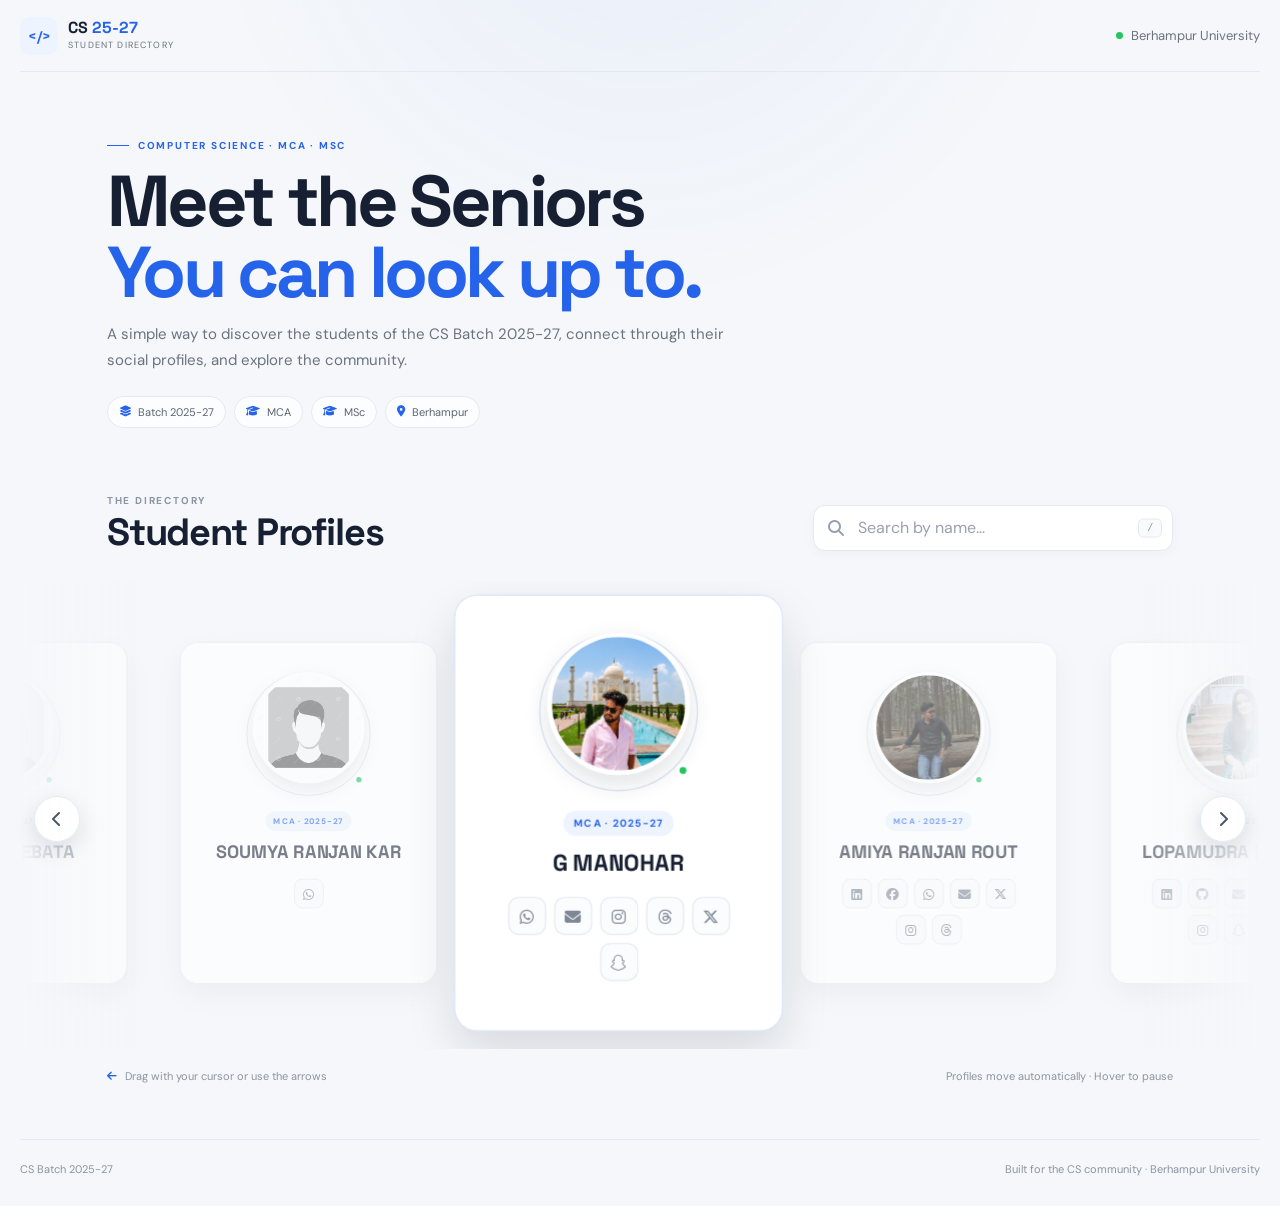
==== commit 267712df: "added all 7 members profiles" ====
--- a/profiles/profiles.html
+++ b/profiles/profiles.html
@@ -105,7 +105,7 @@
                     <p class="profile-intro"></p>
 
                     <div class="social-links">                      
-                      <a href="https://wa.me/9438770319" class="whatsapp" target="_blank" rel="noopener noreferrer" aria-label="WhatsApp G MANOHAR"><i class="fab fa-whatsapp"></i></a>
+                      <a href="https://wa.me/+919438770319" class="whatsapp" target="_blank" rel="noopener noreferrer" aria-label="WhatsApp G MANOHAR"><i class="fab fa-whatsapp"></i></a>
                       <a href="https://mail.google.com/mail/?view=cm&fs=1&to=gawalamanohar1@gmail.com" class="gmail" target="_blank" rel="noopener noreferrer" aria-label="Email G MANOHAR"><i class="fas fa-envelope"></i></a>
                       <a href="https://instagram.com/ig_manohar5" class="instagram" target="_blank" rel="noopener noreferrer" aria-label="G MANOHAR on Instagram"><i class="fab fa-instagram"></i></a>
                       <a href="https://threads.net/ig_manohar5" class="threads" target="_blank" rel="noopener noreferrer" aria-label="G MANOHAR on Threads"><i class="fab fa-threads"></i></a>
@@ -114,7 +114,30 @@
                     </div>
                 </div>
 
-                <div class="profile-card"><!--slot 2 lopamudra-->
+                <div class="profile-card"><!--slot 2 amiya-->
+                    <div class="card-glow"></div>
+                    <div class="profile-avatar-wrap">
+                      <span class="avatar-ring"></span>
+                      <img src="image/amiya.jpeg" alt="AMIYA RANJAN ROUT">
+                      <span class="online-dot" aria-hidden="true"></span>
+                    </div>
+                    <div class="profile-role">MCA · 2025-27</div>
+                    <h3>AMIYA RANJAN ROUT</h3>
+                    <p class="profile-intro"></p>
+
+                    <div class="social-links">
+                      <a href="https://linkedin.com/in/amiya-ranjan-rout-80b26a346" class="linkedin" target="_blank" rel="noopener noreferrer" aria-label="AMIYA RANJAN ROUT on LinkedIn"><i class="fab fa-linkedin"></i></a>
+                      <a href="https://facebook.com/share/1LeCBYV442/" class="facebook" target="_blank" rel="noopener noreferrer" aria-label="AMIYA RANJAN ROUT on Facebook"><i class="fab fa-facebook"></i></a>                      
+                      <a href="https://wa.me/+919777093506" class="whatsapp" target="_blank" rel="noopener noreferrer" aria-label="WhatsApp AMIYA RANJAN ROUT"><i class="fab fa-whatsapp"></i></a>
+                      <a href="https://mail.google.com/mail/?view=cm&fs=1&to=amiyaranjanrout1234@gmail.com" class="gmail" target="_blank" rel="noopener noreferrer" aria-label="Email AMIYA RANJAN ROUT"><i class="fas fa-envelope"></i></a>
+                      <a href="https://x.com/amiya_ranjan_1" class="twitter" target="_blank" rel="noopener noreferrer" aria-label="AMIYA RANJAN ROUT on X"><i class="fab fa-x-twitter"></i></a>
+                      <a href="https://instagram.com/amiya_ranjan_rout_" class="instagram" target="_blank" rel="noopener noreferrer" aria-label="AMIYA RANJAN ROUT on Instagram"><i class="fab fa-instagram"></i></a>
+                      <a href="https://threads.net/amiya_ranjan_rout_" class="threads" target="_blank" rel="noopener noreferrer" aria-label="AMIYA RANJAN ROUT on Threads"><i class="fab fa-threads"></i></a>
+                      
+                    </div>
+                </div>                
+
+                <div class="profile-card"><!--slot 3 lopamudra-->
                     <div class="card-glow"></div>
                     <div class="profile-avatar-wrap">
                       <span class="avatar-ring"></span>
@@ -129,16 +152,35 @@
                       <a href="https://linkedin.com/in/lopa9" class="linkedin" target="_blank" rel="noopener noreferrer" aria-label="LOPAMUDRA PRADHAN on LinkedIn"><i class="fab fa-linkedin"></i></a>
                       <a href="https://github.com/lopa9" class="github" target="_blank" rel="noopener noreferrer" aria-label="LOPAMUDRA PRADHAN on GitHub"><i class="fab fa-github"></i></a>
                       <a href="https://mail.google.com/mail/?view=cm&fs=1&to=lopamudra.lori@gmail.com" class="gmail" target="_blank" rel="noopener noreferrer" aria-label="Email LOPAMUDRA PRADHAN"><i class="fas fa-envelope"></i></a>
-                      <a href="https://wa.me/9938754099" class="whatsapp" target="_blank" rel="noopener noreferrer" aria-label="WhatsApp LOPAMUDRA PRADHAN"><i class="fab fa-whatsapp"></i></a>
+                      <a href="https://wa.me/+919938754099" class="whatsapp" target="_blank" rel="noopener noreferrer" aria-label="WhatsApp LOPAMUDRA PRADHAN"><i class="fab fa-whatsapp"></i></a>
                       <a href="https://mail.google.com/mail/?view=cm&fs=1&to=ps5654923@gmail.com" class="gmail" target="_blank" rel="noopener noreferrer" aria-label="Email LOPAMUDRA PRADHAN"><i class="fas fa-envelope"></i></a>
                       <a href="https://instagram.com/lopamudra188" class="instagram" target="_blank" rel="noopener noreferrer" aria-label="LOPAMUDRA PRADHAN on Instagram"><i class="fab fa-instagram"></i></a>
                       <a href="https://snapchat.com/add/lopamudra_2020" class="snapchat" target="_blank" rel="noopener noreferrer" aria-label="LOPAMUDRA PRADHAN on Snapchat"><i class="fab fa-snapchat-ghost"></i></a>
                       <a href="https://instagram.com/areylopa" class="instagram" target="_blank" rel="noopener noreferrer" aria-label="LOPAMUDRA PRADHAN on Instagram"><i class="fab fa-instagram"></i></a>
                       
                     </div>
-                </div>                
-
-                <div class="profile-card"><!--slot 3 liza-->
+                </div>  
+                
+                <div class="profile-card"><!--slot 4 lokesh-->
+                    <div class="card-glow"></div>
+                    <div class="profile-avatar-wrap">
+                      <span class="avatar-ring"></span>
+                      <img src="image/lokesh.jpg" alt="MAGUPILLI LOKESWARA RAO">
+                      <span class="online-dot" aria-hidden="true"></span>
+                    </div>
+                    <div class="profile-role">MCA · 2025-27</div>
+                    <h3>MAGUPILLI LOKESWARA RAO</h3>
+                    <p class="profile-intro"></p>
+
+                    <div class="social-links">                      
+                      <a href="https://wa.me/+917437874727" class="whatsapp" target="_blank" rel="noopener noreferrer" aria-label="WhatsApp MAGUPILLI LOKESWARA RAO"><i class="fab fa-whatsapp"></i></a>
+                      <a href="https://mail.google.com/mail/?view=cm&fs=1&to=lokeswararaom48@gmail.com" class="gmail" target="_blank" rel="noopener noreferrer" aria-label="Email MAGUPILLI LOKESWARA RAO"><i class="fas fa-envelope"></i></a>
+                      <a href="https://instagram.com/mr_loki._18" class="instagram" target="_blank" rel="noopener noreferrer" aria-label="MAGUPILLI LOKESWARA RAO on Instagram"><i class="fab fa-instagram"></i></a>
+                      <a href="https://threads.net/mr_loki._18" class="threads" target="_blank" rel="noopener noreferrer" aria-label="MAGUPILLI LOKESWARA RAO on Threads"><i class="fab fa-threads"></i></a>
+                    </div>
+                </div>
+
+                <div class="profile-card"><!--slot 5 liza-->
                     <div class="card-glow"></div>
                     <div class="profile-avatar-wrap">
                       <span class="avatar-ring"></span>
@@ -150,7 +192,7 @@
                     <p class="profile-intro"></p>
 
                     <div class="social-links">                      
-                      <a href="https://wa.me/7205692087" class="whatsapp" target="_blank" rel="noopener noreferrer" aria-label="WhatsApp LIZA SAHOO"><i class="fab fa-whatsapp"></i></a>
+                      <a href="https://wa.me/+917205692087" class="whatsapp" target="_blank" rel="noopener noreferrer" aria-label="WhatsApp LIZA SAHOO"><i class="fab fa-whatsapp"></i></a>
                       <a href="https://linkedin.com/in/liza-sahoo-0265302a4" class="linkedin" target="_blank" rel="noopener noreferrer" aria-label="PRITILAGNA NANDA on LinkedIn"><i class="fab fa-linkedin"></i></a>
                       <a href="https://mail.google.com/mail/?view=cm&fs=1&to=lizas4316@gmail.com" class="gmail" target="_blank" rel="noopener noreferrer" aria-label="Email LIZA SAHOO"><i class="fas fa-envelope"></i></a>
                       <a href="https://instagram.com/lizas.08" class="instagram" target="_blank" rel="noopener noreferrer" aria-label="LIZA SAHOO on Instagram"><i class="fab fa-instagram"></i></a>
@@ -158,7 +200,7 @@
                     </div>
                 </div>
 
-                <div class="profile-card"><!--slot 4 krishna-->
+                <div class="profile-card"><!--slot 6 krishna-->
                     <div class="card-glow"></div>
                     <div class="profile-avatar-wrap">
                       <span class="avatar-ring"></span>
@@ -172,14 +214,14 @@
                     <div class="social-links">
                       <a href="https://linkedin.com/in/krishnakant-mallik-28171b388" class="linkedin" target="_blank" rel="noopener noreferrer" aria-label="KRISHNA KANT MALLIK on LinkedIn"><i class="fab fa-linkedin"></i></a>
                       <a href="https://github.com/Krishnakantm835" class="github" target="_blank" rel="noopener noreferrer" aria-label="KRISHNA KANT MALLIK on GitHub"><i class="fab fa-github"></i></a>                      
-                      <a href="https://wa.me/9348174347" class="whatsapp" target="_blank" rel="noopener noreferrer" aria-label="WhatsApp KRISHNA KANT MALLIK"><i class="fab fa-whatsapp"></i></a>
+                      <a href="https://wa.me/+919348174347" class="whatsapp" target="_blank" rel="noopener noreferrer" aria-label="WhatsApp KRISHNA KANT MALLIK"><i class="fab fa-whatsapp"></i></a>
                       <a href="https://mail.google.com/mail/?view=cm&fs=1&to=krishnakantm835@gmail.com" class="gmail" target="_blank" rel="noopener noreferrer" aria-label="Email KRISHNA KANT MALLIK"><i class="fas fa-envelope"></i></a>
                       <a href="https://instagram.com/_krishna.z_" class="instagram" target="_blank" rel="noopener noreferrer" aria-label="KRISHNA KANT MALLIK on Instagram"><i class="fab fa-instagram"></i></a>
                       <a href="https://threads.net/_krishna.z_" class="threads" target="_blank" rel="noopener noreferrer" aria-label="KRISHNA KANT MALLIK on Threads"><i class="fab fa-threads"></i></a>
                     </div>
                 </div>
 
-                <div class="profile-card"><!--slot 5 pritilagna-->
+                <div class="profile-card"><!--slot 7 pritilagna-->
                     <div class="card-glow"></div>
                     <div class="profile-avatar-wrap">
                       <span class="avatar-ring"></span>
@@ -191,7 +233,7 @@
                     <p class="profile-intro"></p>
 
                     <div class="social-links">                      
-                      <a href="https://wa.me/7609006624" class="whatsapp" target="_blank" rel="noopener noreferrer" aria-label="WhatsApp PRITILAGNA NANDA"><i class="fab fa-whatsapp"></i></a>
+                      <a href="https://wa.me/+917609006624" class="whatsapp" target="_blank" rel="noopener noreferrer" aria-label="WhatsApp PRITILAGNA NANDA"><i class="fab fa-whatsapp"></i></a>
                       <a href="https://linkedin.com/in/pritilagna-nanda-993a28344" class="linkedin" target="_blank" rel="noopener noreferrer" aria-label="PRITILAGNA NANDA on LinkedIn"><i class="fab fa-linkedin"></i></a>
                       <a href="https://mail.google.com/mail/?view=cm&fs=1&to=nandapritilagna383@gmail.com" class="gmail" target="_blank" rel="noopener noreferrer" aria-label="Email PRITILAGNA NANDA"><i class="fas fa-envelope"></i></a>
                       <a href="https://instagram.com/priti._.08_" class="instagram" target="_blank" rel="noopener noreferrer" aria-label="PRITILAGNA NANDA on Instagram"><i class="fab fa-instagram"></i></a>
@@ -200,7 +242,7 @@
                     </div>
                 </div>
 
-                <div class="profile-card"><!--slot 6 preeti-->
+                <div class="profile-card"><!--slot 8 preeti-->
                     <div class="card-glow"></div>
                     <div class="profile-avatar-wrap">
                       <span class="avatar-ring"></span>
@@ -213,7 +255,7 @@
 
                     <div class="social-links">
                       <a href="https://linkedin.com/in/preeti-sahu-9597b7417" class="linkedin" target="_blank" rel="noopener noreferrer" aria-label="PREETI KUMARI SAHU on LinkedIn"><i class="fab fa-linkedin"></i></a>                      
-                      <a href="https://wa.me/7205654923" class="whatsapp" target="_blank" rel="noopener noreferrer" aria-label="WhatsApp PREETI KUMARI SAHU"><i class="fab fa-whatsapp"></i></a>
+                      <a href="https://wa.me/+917205654923" class="whatsapp" target="_blank" rel="noopener noreferrer" aria-label="WhatsApp PREETI KUMARI SAHU"><i class="fab fa-whatsapp"></i></a>
                       <a href="https://mail.google.com/mail/?view=cm&fs=1&to=ps5654923@gmail.com" class="gmail" target="_blank" rel="noopener noreferrer" aria-label="Email PREETI KUMARI SAHU"><i class="fas fa-envelope"></i></a>
                       <a href="https://instagram.com/preetisahu6542" class="instagram" target="_blank" rel="noopener noreferrer" aria-label="PREETI KUMARI SAHU on Instagram"><i class="fab fa-instagram"></i></a>
                       <a href="https://threads.net/preetisahu6542" class="threads" target="_blank" rel="noopener noreferrer" aria-label="PREETI KUMARI SAHU on Threads"><i class="fab fa-threads"></i></a>
@@ -221,30 +263,7 @@
                     </div>
                 </div>
 
-                <div class="profile-card"><!--slot 7 amiya-->
-                    <div class="card-glow"></div>
-                    <div class="profile-avatar-wrap">
-                      <span class="avatar-ring"></span>
-                      <img src="image/amiya.jpeg" alt="AMIYA RANJAN ROUT">
-                      <span class="online-dot" aria-hidden="true"></span>
-                    </div>
-                    <div class="profile-role">MCA · 2025-27</div>
-                    <h3>AMIYA RANJAN ROUT</h3>
-                    <p class="profile-intro"></p>
-
-                    <div class="social-links">
-                      <a href="https://linkedin.com/in/amiya-ranjan-rout-80b26a346" class="linkedin" target="_blank" rel="noopener noreferrer" aria-label="AMIYA RANJAN ROUT on LinkedIn"><i class="fab fa-linkedin"></i></a>
-                      <a href="https://facebook.com/share/1LeCBYV442/" class="facebook" target="_blank" rel="noopener noreferrer" aria-label="AMIYA RANJAN ROUT on Facebook"><i class="fab fa-facebook"></i></a>                      
-                      <a href="https://wa.me/9777093506" class="whatsapp" target="_blank" rel="noopener noreferrer" aria-label="WhatsApp AMIYA RANJAN ROUT"><i class="fab fa-whatsapp"></i></a>
-                      <a href="https://mail.google.com/mail/?view=cm&fs=1&to=amiyaranjanrout1234@gmail.com" class="gmail" target="_blank" rel="noopener noreferrer" aria-label="Email AMIYA RANJAN ROUT"><i class="fas fa-envelope"></i></a>
-                      <a href="https://x.com/amiya_ranjan_1" class="twitter" target="_blank" rel="noopener noreferrer" aria-label="AMIYA RANJAN ROUT on X"><i class="fab fa-x-twitter"></i></a>
-                      <a href="https://instagram.com/amiya_ranjan_rout_" class="instagram" target="_blank" rel="noopener noreferrer" aria-label="AMIYA RANJAN ROUT on Instagram"><i class="fab fa-instagram"></i></a>
-                      <a href="https://threads.net/amiya_ranjan_rout_" class="threads" target="_blank" rel="noopener noreferrer" aria-label="AMIYA RANJAN ROUT on Threads"><i class="fab fa-threads"></i></a>
-                      
-                    </div>
-                </div>
-
-                <div class="profile-card"><!--slot 8 payal-->
+                <div class="profile-card"><!--slot 9 payal-->
                     <div class="card-glow"></div>
                     <div class="profile-avatar-wrap">
                       <span class="avatar-ring"></span>
@@ -257,7 +276,7 @@
 
                     <div class="social-links">
                       <a href="https://linkedin.com/in/payal-dalai-256b96347" class="linkedin" target="_blank" rel="noopener noreferrer" aria-label="DALAI PAYAL SUDAM on LinkedIn"><i class="fab fa-linkedin"></i></a>                      
-                      <a href="https://wa.me/9327048130" class="whatsapp" target="_blank" rel="noopener noreferrer" aria-label="WhatsApp DALAI PAYAL SUDAM"><i class="fab fa-whatsapp"></i></a>
+                      <a href="https://wa.me/+919327048130" class="whatsapp" target="_blank" rel="noopener noreferrer" aria-label="WhatsApp DALAI PAYAL SUDAM"><i class="fab fa-whatsapp"></i></a>
                       <a href="https://mail.google.com/mail/?view=cm&fs=1&to=dalaipayalss@gmail.com" class="gmail" target="_blank" rel="noopener noreferrer" aria-label="Email DALAI PAYAL SUDAM"><i class="fas fa-envelope"></i></a>
                       <a href="https://instagram.com/silky_1016" class="instagram" target="_blank" rel="noopener noreferrer" aria-label="DALAI PAYAL SUDAM on Instagram"><i class="fab fa-instagram"></i></a>
                       <a href="https://threads.net/silky_1016" class="threads" target="_blank" rel="noopener noreferrer" aria-label="DALAI PAYAL SUDAM on Threads"><i class="fab fa-threads"></i></a>
@@ -266,11 +285,11 @@
                     </div>
                 </div>
 
-                <div class="profile-card"><!--slot 9 susmita-->
-                    <div class="card-glow"></div>
-                    <div class="profile-avatar-wrap">
-                      <span class="avatar-ring"></span>
-                      <img src="image/susmita.jpeg" alt="SUSMITA PRIYADARSHINI JENA">
+                <div class="profile-card"><!--slot 10 susmita-->
+                    <div class="card-glow"></div>
+                    <div class="profile-avatar-wrap">
+                      <span class="avatar-ring"></span>
+                      <img src="image/susmitap.jpeg" alt="SUSMITA PRIYADARSHINI JENA">
                       <span class="online-dot" aria-hidden="true"></span>
                     </div>
                     <div class="profile-role">MCA · 2025-27</div>
@@ -279,7 +298,7 @@
 
                     <div class="social-links">
                       <a href="https://linkedin.com/in/susmita-priyadarshini-jena-13303b375" class="linkedin" target="_blank" rel="noopener noreferrer" aria-label="SUSMITA PRIYADARSHINI JENA on LinkedIn"><i class="fab fa-linkedin"></i></a>
-                      <a href="https://wa.me/7846989163" class="whatsapp" target="_blank" rel="noopener noreferrer" aria-label="WhatsApp SUSMITA PRIYADARSHINI JENA"><i class="fab fa-whatsapp"></i></a>
+                      <a href="https://wa.me/+917846989163" class="whatsapp" target="_blank" rel="noopener noreferrer" aria-label="WhatsApp SUSMITA PRIYADARSHINI JENA"><i class="fab fa-whatsapp"></i></a>
                       <a href="https://mail.google.com/mail/?view=cm&fs=1&to=susmitapriyadarshinijena0@gmail.com" class="gmail" target="_blank" rel="noopener noreferrer" aria-label="Email SUSMITA PRIYADARSHINI JENA"><i class="fas fa-envelope"></i></a>
                       <a href="https://instagram.com/susmitacosmic_xiv" class="instagram" target="_blank" rel="noopener noreferrer" aria-label="SUSMITA PRIYADARSHINI JENA on Instagram"><i class="fab fa-instagram"></i></a>
                       <a href="https://threads.net/susmitacosmic_xiv" class="threads" target="_blank" rel="noopener noreferrer" aria-label="SUSMITA PRIYADARSHINI JENA on Threads"><i class="fab fa-threads"></i></a>
@@ -287,7 +306,7 @@
                     </div>
                 </div>
 
-                <div class="profile-card"><!--slot 10 divya-->
+                <div class="profile-card"><!--slot 11 divya-->
                     <div class="card-glow"></div>
                     <div class="profile-avatar-wrap">
                       <span class="avatar-ring"></span>
@@ -300,7 +319,7 @@
 
                     <div class="social-links">
                       <a href="https://linkedin.com/in/divyajyoti-ghadai-ab4362383" class="linkedin" target="_blank" rel="noopener noreferrer" aria-label="DIBYAJYOTI GHADAI on LinkedIn"><i class="fab fa-linkedin"></i></a>                      
-                      <a href="https://wa.me/9861502302" class="whatsapp" target="_blank" rel="noopener noreferrer" aria-label="WhatsApp DIBYAJYOTI GHADAI"><i class="fab fa-whatsapp"></i></a>
+                      <a href="https://wa.me/+919861502302" class="whatsapp" target="_blank" rel="noopener noreferrer" aria-label="WhatsApp DIBYAJYOTI GHADAI"><i class="fab fa-whatsapp"></i></a>
                       <a href="https://mail.google.com/mail/?view=cm&fs=1&to=divyajyotighadai@gmail.com" class="gmail" target="_blank" rel="noopener noreferrer" aria-label="Email DIBYAJYOTI GHADAI"><i class="fas fa-envelope"></i></a>
                       <a href="https://instagram.com/its_divyaa23" class="instagram" target="_blank" rel="noopener noreferrer" aria-label="DIBYAJYOTI GHADAI on Instagram"><i class="fab fa-instagram"></i></a>
                       <a href="https://threads.net/its_divyaa23" class="threads" target="_blank" rel="noopener noreferrer" aria-label="DIBYAJYOTI GHADAI on Threads"><i class="fab fa-threads"></i></a>
@@ -308,11 +327,11 @@
                     </div>
                 </div>
 
-                <div class="profile-card"><!--slot 11 ashis-->
-                    <div class="card-glow"></div>
-                    <div class="profile-avatar-wrap">
-                      <span class="avatar-ring"></span>
-                      <img src="image/asish.jpg" alt="ASHIS PATTANAYAK">
+                <div class="profile-card"><!--slot 12 ashis-->
+                    <div class="card-glow"></div>
+                    <div class="profile-avatar-wrap">
+                      <span class="avatar-ring"></span>
+                      <img src="image/asish.jpeg" alt="ASHIS PATTANAYAK">
                       <span class="online-dot" aria-hidden="true"></span>
                     </div>
                     <div class="profile-role">MCA · 2025-27</div>
@@ -321,114 +340,18 @@
 
                     <div class="social-links">
                       <a href="https://facebook.com/share/1Edwrxf3Eu/" class="facebook" target="_blank" rel="noopener noreferrer" aria-label="ASHIS PATTANAYAK on Facebook"><i class="fab fa-facebook"></i></a>                      
-                      <a href="https://wa.me/7848075820" class="whatsapp" target="_blank" rel="noopener noreferrer" aria-label="WhatsApp ASHIS PATTANAYAK"><i class="fab fa-whatsapp"></i></a>
+                      <a href="https://wa.me/+917848075820" class="whatsapp" target="_blank" rel="noopener noreferrer" aria-label="WhatsApp ASHIS PATTANAYAK"><i class="fab fa-whatsapp"></i></a>
+                      <a href="https://mail.google.com/mail/?view=cm&fs=1&to=pattanayakashis777@gmail.com" class="gmail" target="_blank" rel="noopener noreferrer" aria-label="Email ASHIS PATTANAYAK"><i class="fas fa-envelope"></i></a>
                       <a href="https://instagram.com/ashis_pattanayak_143" class="instagram" target="_blank" rel="noopener noreferrer" aria-label="ASHIS PATTANAYAK on Instagram"><i class="fab fa-instagram"></i></a>
                       <a href="https://threads.net/ashis_pattanayak_143" class="threads" target="_blank" rel="noopener noreferrer" aria-label="ASHIS PATTANAYAK on Threads"><i class="fab fa-threads"></i></a>
                     </div>
                 </div>                
 
-                <div class="profile-card"><!--slot 4-->
-                    <div class="card-glow"></div>
-                    <div class="profile-avatar-wrap">
-                      <span class="avatar-ring"></span>
-                      <img src="image/female.jpg" alt="SIBANI SAHU">
-                      <span class="online-dot" aria-hidden="true"></span>
-                    </div>
-                    <div class="profile-role">MCA · 2025-27</div>
-                    <h3>SIBANI SAHU</h3>
-                    <p class="profile-intro"></p>
-
-                    <div class="social-links">                      
-                      <a href="https://wa.me/7815008741" class="whatsapp" target="_blank" rel="noopener noreferrer" aria-label="WhatsApp SIBANI SAHU"><i class="fab fa-whatsapp"></i></a>
-                    </div>
-                </div>
-
-                <div class="profile-card"><!--slot 5-->
-                    <div class="card-glow"></div>
-                    <div class="profile-avatar-wrap">
-                      <span class="avatar-ring"></span>
-                      <img src="image/female.jpg" alt="SUCHARITA MAHANKUDA
-">
-                      <span class="online-dot" aria-hidden="true"></span>
-                    </div>
-                    <div class="profile-role">MCA · 2025-27</div>
-                    <h3>SUCHARITA MAHANKUDA</h3>
-                    <p class="profile-intro"></p>
-
-                    <div class="social-links">                      
-                      <a href="https://wa.me/8984311609" class="whatsapp" target="_blank" rel="noopener noreferrer" aria-label="WhatsApp SUCHARITA MAHANKUDA"><i class="fab fa-whatsapp"></i></a>
-                    </div>
-                </div>
-                
-                <div class="profile-card"><!--slot 6-->
-                    <div class="card-glow"></div>
-                    <div class="profile-avatar-wrap">
-                      <span class="avatar-ring"></span>
-                      <img src="image/male.jpg" alt="CHITTARANJAN SABAR">
-                      <span class="online-dot" aria-hidden="true"></span>
-                    </div>
-                    <div class="profile-role">MCA · 2025-27</div>
-                    <h3>CHITTARANJAN SABAR</h3>
-                    <p class="profile-intro"></p>
-
-                    <div class="social-links">                      
-                      <a href="https://wa.me/9861395693" class="whatsapp" target="_blank" rel="noopener noreferrer" aria-label="WhatsApp CHITTARANJAN SABAR"><i class="fab fa-whatsapp"></i></a>
-                    </div>
-                </div>                
-
-                <div class="profile-card"><!--slot 7-->
-                    <div class="card-glow"></div>
-                    <div class="profile-avatar-wrap">
-                      <span class="avatar-ring"></span>
-                      <img src="image/male.jpg" alt="SAMBIT KUMAR SAHOO">
-                      <span class="online-dot" aria-hidden="true"></span>
-                    </div>
-                    <div class="profile-role">MCA · 2025-27</div>
-                    <h3>SAMBIT KUMAR SAHOO</h3>
-                    <p class="profile-intro"></p>
-
-                    <div class="social-links">                      
-                      <a href="https://wa.me/8260665918" class="whatsapp" target="_blank" rel="noopener noreferrer" aria-label="WhatsApp SAMBIT KUMAR SAHOO"><i class="fab fa-whatsapp"></i></a>
-                    </div>
-                </div>
-
-                <div class="profile-card"><!--slot 8-->
-                    <div class="card-glow"></div>
-                    <div class="profile-avatar-wrap">
-                      <span class="avatar-ring"></span>
-                      <img src="image/female.jpg" alt="PRIYA NAIK">
-                      <span class="online-dot" aria-hidden="true"></span>
-                    </div>
-                    <div class="profile-role">MCA · 2025-27</div>
-                    <h3>PRIYA NAIK</h3>
-                    <p class="profile-intro"></p>
-
-                    <div class="social-links">                      
-                      <a href="https://wa.me/6370487159" class="whatsapp" target="_blank" rel="noopener noreferrer" aria-label="WhatsApp PRIYA NAIK"><i class="fab fa-whatsapp"></i></a>
-                    </div>
-                </div>
-
-                <div class="profile-card"><!--slot 9-->
-                    <div class="card-glow"></div>
-                    <div class="profile-avatar-wrap">
-                      <span class="avatar-ring"></span>
-                      <img src="image/male.jpg" alt="PRABHUDATTA JENA">
-                      <span class="online-dot" aria-hidden="true"></span>
-                    </div>
-                    <div class="profile-role">MCA · 2025-27</div>
-                    <h3>PRABHUDATTA JENA</h3>
-                    <p class="profile-intro"></p>
-
-                    <div class="social-links">                      
-                      <a href="https://wa.me/8018637954" class="whatsapp" target="_blank" rel="noopener noreferrer" aria-label="WhatsApp PRABHUDATTA JENA"><i class="fab fa-whatsapp"></i></a>
-                    </div>
-                </div>
-
-                <div class="profile-card"><!--slot 10-->
-                    <div class="card-glow"></div>
-                    <div class="profile-avatar-wrap">
-                      <span class="avatar-ring"></span>
-                      <img src="image/male.jpg" alt="DINESH KUMAR TULO">
+                <div class="profile-card"><!--slot 13 dinesh -->
+                    <div class="card-glow"></div>
+                    <div class="profile-avatar-wrap">
+                      <span class="avatar-ring"></span>
+                      <img src="image/dinesh.jpeg" alt="DINESH KUMAR TULO">
                       <span class="online-dot" aria-hidden="true"></span>
                     </div>
                     <div class="profile-role">MSC · 2025-27</div>
@@ -436,59 +359,127 @@
                     <p class="profile-intro"></p>
 
                     <div class="social-links">                      
-                      <a href="https://wa.me/8328074405" class="whatsapp" target="_blank" rel="noopener noreferrer" aria-label="WhatsApp DINESH KUMAR TULO"><i class="fab fa-whatsapp"></i></a>
-                    </div>
-                </div>
-
-                <div class="profile-card"><!--slot 11-->
-                    <div class="card-glow"></div>
-                    <div class="profile-avatar-wrap">
-                      <span class="avatar-ring"></span>
-                      <img src="image/male.jpg" alt="BISMAYA BASTAV BEHERA">
-                      <span class="online-dot" aria-hidden="true"></span>
-                    </div>
-                    <div class="profile-role">MCA · 2025-27</div>
-                    <h3>BISMAYA BASTAV BEHERA</h3>
-                    <p class="profile-intro"></p>
-
-                    <div class="social-links">                      
-                      <a href="https://wa.me/8260511725" class="whatsapp" target="_blank" rel="noopener noreferrer" aria-label="WhatsApp BISMAYA BASTAV BEHERA"><i class="fab fa-whatsapp"></i></a>
-                    </div>
-                  </div>
-
-                <div class="profile-card"><!--slot 13-->
-                    <div class="card-glow"></div>
-                    <div class="profile-avatar-wrap">
-                      <span class="avatar-ring"></span>
-                      <img src="image/male.jpg" alt="MAGUPILLI LOKESWARA RAO">
-                      <span class="online-dot" aria-hidden="true"></span>
-                    </div>
-                    <div class="profile-role">MCA · 2025-27</div>
-                    <h3>MAGUPILLI LOKESWARA RAO</h3>
-                    <p class="profile-intro"></p>
-
-                    <div class="social-links">                      
-                      <a href="https://wa.me/7437874727" class="whatsapp" target="_blank" rel="noopener noreferrer" aria-label="WhatsApp MAGUPILLI LOKESWARA RAO"><i class="fab fa-whatsapp"></i></a>
-                    </div>
-                </div>
-
-                <div class="profile-card"><!--slot 15-->
-                    <div class="card-glow"></div>
-                    <div class="profile-avatar-wrap">
-                      <span class="avatar-ring"></span>
-                      <img src="image/female.jpg" alt="BAISAKHI DAS">
-                      <span class="online-dot" aria-hidden="true"></span>
-                    </div>
-                    <div class="profile-role">MSC · 2025-27</div>
-                    <h3>BAISAKHI DAS</h3>
-                    <p class="profile-intro"></p>
-
-                    <div class="social-links">                      
-                      <a href="https://wa.me/6372320324" class="whatsapp" target="_blank" rel="noopener noreferrer" aria-label="WhatsApp BAISAKHI DAS"><i class="fab fa-whatsapp"></i></a>
-                    </div>
-                </div>
-
-                <div class="profile-card"><!--slot 16 tamanna-->
+                      <a href="https://wa.me/+918328074405" class="whatsapp" target="_blank" rel="noopener noreferrer" aria-label="WhatsApp DINESH KUMAR TULO"><i class="fab fa-whatsapp"></i></a>
+                      <a href="https://mail.google.com/mail/?view=cm&fs=1&to=dineshtulo2003@gmail.com" class="gmail" target="_blank" rel="noopener noreferrer" aria-label="Email DINESH KUMAR TULO"><i class="fas fa-envelope"></i></a>
+                      <a href="https://instagram.com/divyom123" class="instagram" target="_blank" rel="noopener noreferrer" aria-label="Follow DINESH KUMAR TULO on Instagram"><i class="fab fa-instagram"></i></a>
+                      <a href="https://snapchat.com/add/dineshkumartulo" class="snapchat" target="_blank" rel="noopener noreferrer" aria-label="Follow DINESH KUMAR TULO on Snapchat"><i class="fab fa-snapchat-ghost"></i></a>
+                    </div>
+                </div>
+
+                <div class="profile-card"><!--slot 14 raj kumar-->
+                    <div class="card-glow"></div>
+                    <div class="profile-avatar-wrap">
+                      <span class="avatar-ring"></span>
+                      <img src="image/raj.jpeg" alt="RAJ KUMAR PALO">
+                      <span class="online-dot" aria-hidden="true"></span>
+                    </div>
+                    <div class="profile-role">MCA · 2025-27</div>
+                    <h3>RAJ KUMAR PALO</h3>
+                    <p class="profile-intro"></p>
+
+                    <div class="social-links">
+                      <a href="https://linkedin.com/in/raj-kumar-palo-160949383" class="linkedin" target="_blank" rel="noopener noreferrer" aria-label="RAJ KUMAR PALO on LinkedIn"><i class="fab fa-linkedin"></i></a>
+                      <a href="https://github.com/rajkumarpalo2003-sys" class="github" target="_blank" rel="noopener noreferrer" aria-label="RAJ KUMAR PALO on GitHub"><i class="fab fa-github"></i></a>                      
+                      <a href="https://wa.me/+917855994074" class="whatsapp" target="_blank" rel="noopener noreferrer" aria-label="WhatsApp RAJ KUMAR PALO"><i class="fab fa-whatsapp"></i></a>
+                      <a href="https://mail.google.com/mail/?view=cm&fs=1&to=rajkumarpalo2003@gmail.com" class="gmail" target="_blank" rel="noopener noreferrer" aria-label="Email RAJ KUMAR PALO"><i class="fas fa-envelope"></i></a>
+                      <a href="https://www.facebook.com/raj.palo.39/" class="facebook" target="_blank" rel="noopener noreferrer" aria-label="RAJ KUMAR PALO on Facebook"><i class="fab fa-facebook"></i></a>                      
+                      <a href="https://instagram.com/raj_palo" class="instagram" target="_blank" rel="noopener noreferrer" aria-label="RAJ KUMAR PALO on Instagram"><i class="fab fa-instagram"></i></a>
+                      <a href="https://snapchat.com/add/rajpalo17" class="snapchat" target="_blank" rel="noopener noreferrer" aria-label="RAJ KUMAR PALO on Snapchat"><i class="fab fa-snapchat-ghost"></i></a>
+                    </div>
+                </div>
+
+                <div class="profile-card"><!--slot 15 satya -->
+                    <div class="card-glow"></div>
+                    <div class="profile-avatar-wrap">
+                      <span class="avatar-ring"></span>
+                      <img src="image/satya.jpeg" alt="SATYAJIT SINGH">
+                      <span class="online-dot" aria-hidden="true"></span>
+                    </div>
+                    <div class="profile-role">MCA · 2025-27</div>
+                    <h3>SATYAJIT SINGH</h3>
+                    <p class="profile-intro"></p>
+
+                    <div class="social-links">
+                      <a href="https://www.facebook.com/share/1MKZP2iz9D/" class="facebook" target="_blank" rel="noopener noreferrer" aria-label="SATYAJIT SINGH on Facebook"><i class="fab fa-facebook"></i></a>                                            
+                      <a href="https://wa.me/+918260581003" class="whatsapp" target="_blank" rel="noopener noreferrer" aria-label="WhatsApp SATYAJIT SINGH"><i class="fab fa-whatsapp"></i></a>
+                      <a href="https://mail.google.com/mail/?view=cm&fs=1&to=satyajitsingh887@gmail.com" class="gmail" target="_blank" rel="noopener noreferrer" aria-label="Email SATYAJIT SINGH"><i class="fas fa-envelope"></i></a>
+                      <a href="https://instagram.com/4_un.known_" class="instagram" target="_blank" rel="noopener noreferrer" aria-label="SATYAJIT SINGH on Instagram"><i class="fab fa-instagram"></i></a>
+                    </div>
+                </div>
+
+                <div class="profile-card"><!--slot 16 gouri -->
+                    <div class="card-glow"></div>
+                    <div class="profile-avatar-wrap">
+                      <span class="avatar-ring"></span>
+                      <img src="image/gouri.jpeg" alt="GOURI SANKAR SAHOO">
+                      <span class="online-dot" aria-hidden="true"></span>
+                    </div>
+                    <div class="profile-role">MCA · 2025-27</div>
+                    <h3>GOURI SANKAR SAHOO</h3>
+                    <p class="profile-intro"></p>
+
+                    <div class="social-links"> 
+                      <a href="https://www.facebook.com/share/1Bh9SZvJsL/" class="facebook" target="_blank" rel="noopener noreferrer" aria-label="GOURI SANKAR SAHOO on Facebook"><i class="fab fa-facebook"></i></a>                                           
+                      <a href="https://wa.me/+918599828542" class="whatsapp" target="_blank" rel="noopener noreferrer" aria-label="WhatsApp GOURI SANKAR SAHOO"><i class="fab fa-whatsapp"></i></a>
+                      <a href="https://mail.google.com/mail/?view=cm&fs=1&to=sahoogourisankar10@gmail.com" class="gmail" target="_blank" rel="noopener noreferrer" aria-label="Email GOURI SANKAR SAHOO"><i class="fas fa-envelope"></i></a>
+                      <a href="https://instagram.com/gourisankar.sahoo.965" class="instagram" target="_blank" rel="noopener noreferrer" aria-label="GOURI SANKAR SAHOO on Instagram"><i class="fab fa-instagram"></i></a>
+                    </div>
+                </div>
+
+                <div class="profile-card"><!--slot 17  hemalata -->
+                    <div class="card-glow"></div>
+                    <div class="profile-avatar-wrap">
+                      <span class="avatar-ring"></span>
+                      <img src="image/hema.jpeg" alt="A HEMALATA">
+                      <span class="online-dot" aria-hidden="true"></span>
+                    </div>
+                    <div class="profile-role">MCA · 2025-27</div>
+                    <h3>A HEMALATA</h3>
+                    <p class="profile-intro"></p>
+
+                    <div class="social-links">                      
+                      <a href="https://wa.me/+916372346295" class="whatsapp" target="_blank" rel="noopener noreferrer" aria-label="WhatsApp A HEMALATA"><i class="fab fa-whatsapp"></i></a>
+                      <a href="https://mail.google.com/mail/?view=cm&fs=1&to=ahemalata6@gmail.com" class="gmail" target="_blank" rel="noopener noreferrer" aria-label="Email A HEMALATA"><i class="fas fa-envelope"></i></a>
+                    </div>
+                </div>
+
+                <div class="profile-card"><!--slot 18 sibani -->
+                    <div class="card-glow"></div>
+                    <div class="profile-avatar-wrap">
+                      <span class="avatar-ring"></span>
+                      <img src="image/sibani.jpeg" alt="SIBANI SAHU">
+                      <span class="online-dot" aria-hidden="true"></span>
+                    </div>
+                    <div class="profile-role">MCA · 2025-27</div>
+                    <h3>SIBANI SAHU</h3>
+                    <p class="profile-intro"></p>
+
+                    <div class="social-links">                      
+                      <a href="https://wa.me/+917815008741" class="whatsapp" target="_blank" rel="noopener noreferrer" aria-label="WhatsApp SIBANI SAHU"><i class="fab fa-whatsapp"></i></a>
+                      <a href="https://mail.google.com/mail/?view=cm&fs=1&to=sibani947@gmail.com" class="gmail" target="_blank" rel="noopener noreferrer" aria-label="Email SIBANI SAHU"><i class="fas fa-envelope"></i></a>
+                    </div>
+                </div>
+
+                <div class="profile-card"><!--slot 19 priya -->
+                    <div class="card-glow"></div>
+                    <div class="profile-avatar-wrap">
+                      <span class="avatar-ring"></span>
+                      <img src="image/priya.jpeg" alt="PRIYA NAIK">
+                      <span class="online-dot" aria-hidden="true"></span>
+                    </div>
+                    <div class="profile-role">MCA · 2025-27</div>
+                    <h3>PRIYA NAIK</h3>
+                    <p class="profile-intro"></p>
+
+                    <div class="social-links">
+                      <a href="https://linkedin.com/in/priya-naik-9546a2376" class="linkedin" target="_blank" rel="noopener noreferrer" aria-label="PRIYA NAIK on LinkedIn"><i class="fab fa-linkedin"></i></a>                      
+                      <a href="https://wa.me/+916370487159" class="whatsapp" target="_blank" rel="noopener noreferrer" aria-label="WhatsApp PRIYA NAIK"><i class="fab fa-whatsapp"></i></a>
+                      <a href="https://mail.google.com/mail/?view=cm&fs=1&to=naikpriya745@gmail.com" class="gmail" target="_blank" rel="noopener noreferrer" aria-label="Email PRIYA NAIK"><i class="fas fa-envelope"></i></a>
+
+                    </div>
+                </div>
+
+                <div class="profile-card"><!--slot 20 tamanna-->
                     <div class="card-glow"></div>
                     <div class="profile-avatar-wrap">
                       <span class="avatar-ring"></span>
@@ -505,75 +496,11 @@
                       <a href="https://mail.google.com/mail/?view=cm&fs=1&to=paltamanna2022@gmail.com" class="gmail" target="_blank" rel="noopener noreferrer" aria-label="Email TAMANNA PAL"><i class="fas fa-envelope"></i></a>
                       <a href="https://instagram.com/im_p.tamanna" class="instagram" target="_blank" rel="noopener noreferrer" aria-label="TAMANNA PAL on Instagram"><i class="fab fa-instagram"></i></a>
                       <a href="https://threads.net/im_p.tamanna" class="threads" target="_blank" rel="noopener noreferrer" aria-label="TAMANNA PAL on Threads"><i class="fab fa-threads"></i></a>
-                      <a href="https://wa.me/7683859692" class="whatsapp" target="_blank" rel="noopener noreferrer" aria-label="WhatsApp TAMANNA PAL"><i class="fab fa-whatsapp"></i></a>
-                    </div>
-                </div>
-
-                <div class="profile-card"><!--slot 17-->
-                    <div class="card-glow"></div>
-                    <div class="profile-avatar-wrap">
-                      <span class="avatar-ring"></span>
-                      <img src="image/female.jpg" alt="SUBHALAXMI ARAN">
-                      <span class="online-dot" aria-hidden="true"></span>
-                    </div>
-                    <div class="profile-role">MCA · 2025-27</div>
-                    <h3>SUBHALAXMI ARAN</h3>
-                    <p class="profile-intro"></p>
-
-                    <div class="social-links">                      
-                      <a href="https://wa.me/8260256307" class="whatsapp" target="_blank" rel="noopener noreferrer" aria-label="WhatsApp SUBHALAXMI ARAN"><i class="fab fa-whatsapp"></i></a>
-                    </div>
-                </div>
-
-                <div class="profile-card"><!--slot 18-->
-                    <div class="card-glow"></div>
-                    <div class="profile-avatar-wrap">
-                      <span class="avatar-ring"></span>
-                      <img src="image/female.jpg" alt="MANISHA PADHIALI">
-                      <span class="online-dot" aria-hidden="true"></span>
-                    </div>
-                    <div class="profile-role">MSC · 2025-27</div>
-                    <h3>MANISHA PADHIALI</h3>
-                    <p class="profile-intro"></p>
-
-                    <div class="social-links">                      
-                      <a href="https://wa.me/8926205734" class="whatsapp" target="_blank" rel="noopener noreferrer" aria-label="WhatsApp MANISHA PADHIALI"><i class="fab fa-whatsapp"></i></a>
-                    </div>
-                </div>
-
-                <div class="profile-card"><!--slot 19-->
-                    <div class="card-glow"></div>
-                    <div class="profile-avatar-wrap">
-                      <span class="avatar-ring"></span>
-                      <img src="image/male.jpg" alt="PRABIN KUMAR MEHAR">
-                      <span class="online-dot" aria-hidden="true"></span>
-                    </div>
-                    <div class="profile-role">MCA · 2025-27</div>
-                    <h3>PRABIN KUMAR MEHAR</h3>
-                    <p class="profile-intro"></p>
-
-                    <div class="social-links">                      
-                      <a href="https://wa.me/9692064190" class="whatsapp" target="_blank" rel="noopener noreferrer" aria-label="WhatsApp PRABIN KUMAR MEHAR"><i class="fab fa-whatsapp"></i></a>
-                    </div>
-                </div>
-
-                <div class="profile-card"><!--slot 20-->
-                    <div class="card-glow"></div>
-                    <div class="profile-avatar-wrap">
-                      <span class="avatar-ring"></span>
-                      <img src="image/male.jpg" alt="ARJYABRATA NANDA">
-                      <span class="online-dot" aria-hidden="true"></span>
-                    </div>
-                    <div class="profile-role">MCA · 2025-27</div>
-                    <h3>ARJYABRATA NANDA</h3>
-                    <p class="profile-intro"></p>
-
-                    <div class="social-links">                      
-                      <a href="https://wa.me/7848092787" class="whatsapp" target="_blank" rel="noopener noreferrer" aria-label="WhatsApp ARJYABRATA NANDA"><i class="fab fa-whatsapp"></i></a>
-                    </div>
-                </div>                
-                
-                <div class="profile-card"> <!--slot 21-->
+                      <a href="https://wa.me/+917683859692" class="whatsapp" target="_blank" rel="noopener noreferrer" aria-label="WhatsApp TAMANNA PAL"><i class="fab fa-whatsapp"></i></a>
+                    </div>
+                </div>
+
+                <div class="profile-card"> <!--slot 21 builder -->
                     <div class="card-glow"></div>
                     <div class="profile-avatar-wrap">
                       <span class="avatar-ring"></span>
@@ -590,28 +517,194 @@
                         <a href="https://mail.google.com/mail/?view=cm&fs=1&to=ssiseendri777@gmail.com" class="gmail" target="_blank" rel="noopener noreferrer" aria-label="Email S SISEENDRI"><i class="fas fa-envelope"></i></a>
                         <a href="https://instagram.com/james_sjr_ss" class="instagram" target="_blank" rel="noopener noreferrer" aria-label="S SISEENDRI on Instagram"><i class="fab fa-instagram"></i></a>
                         <a href="https://threads.net/james_sjr_ss" class="threads" target="_blank" rel="noopener noreferrer" aria-label="S SISEENDRI on Threads"><i class="fab fa-threads"></i></a>
-                        <a href="https://wa.me/8339050175" class="whatsapp" target="_blank" rel="noopener noreferrer" aria-label="WhatsApp S SISEENDRI"><i class="fab fa-whatsapp"></i></a>
+                        <a href="https://wa.me/+918339050175" class="whatsapp" target="_blank" rel="noopener noreferrer" aria-label="WhatsApp S SISEENDRI"><i class="fab fa-whatsapp"></i></a>
                         <a href="https://leetcode.com/ssiseendri777" class="leetcode" target="_blank" rel="noopener noreferrer" aria-label="S SISEENDRI on LeetCode"><i class="fas fa-code"></i></a>
                     </div>
                 </div>
 
-                <div class="profile-card"><!--slot 22-->
-                    <div class="card-glow"></div>
-                    <div class="profile-avatar-wrap">
-                      <span class="avatar-ring"></span>
-                      <img src="image/male.jpg" alt="RAJ KUMAR PALO">
-                      <span class="online-dot" aria-hidden="true"></span>
-                    </div>
-                    <div class="profile-role">MCA · 2025-27</div>
-                    <h3>RAJ KUMAR PALO</h3>
-                    <p class="profile-intro"></p>
-
-                    <div class="social-links">                      
-                      <a href="https://wa.me/7855994074" class="whatsapp" target="_blank" rel="noopener noreferrer" aria-label="WhatsApp RAJ KUMAR PALO"><i class="fab fa-whatsapp"></i></a>
-                    </div>
-                </div>
-
-                <div class="profile-card"><!--slot 23-->
+                <div class="profile-card"><!--slot 22 sibun-->
+                    <div class="card-glow"></div>
+                    <div class="profile-avatar-wrap">
+                      <span class="avatar-ring"></span>
+                      <img src="image/sibun.jpeg" alt="BISMAYA BASTAV BEHERA">
+                      <span class="online-dot" aria-hidden="true"></span>
+                    </div>
+                    <div class="profile-role">MCA · 2025-27</div>
+                    <h3>BISMAYA BASTAV BEHERA</h3>
+                    <p class="profile-intro"></p>
+
+                    <div class="social-links">                      
+                      <a href="https://wa.me/+918260511725" class="whatsapp" target="_blank" rel="noopener noreferrer" aria-label="WhatsApp BISMAYA BASTAV BEHERA"><i class="fab fa-whatsapp"></i></a>
+                      <a href="https://mail.google.com/mail/?view=cm&fs=1&to=beherabismaya8260@gmail.com" class="gmail" target="_blank" rel="noopener noreferrer" aria-label="Email BISMAYA BASTAV BEHERA"><i class="fas fa-envelope"></i></a>
+                    </div>
+                  </div>
+
+                <div class="profile-card"><!--slot 23 sambit -->
+                    <div class="card-glow"></div>
+                    <div class="profile-avatar-wrap">
+                      <span class="avatar-ring"></span>
+                      <img src="image/sambit.jpg" alt="SAMBIT KUMAR SAHOO">
+                      <span class="online-dot" aria-hidden="true"></span>
+                    </div>
+                    <div class="profile-role">MCA · 2025-27</div>
+                    <h3>SAMBIT KUMAR SAHOO</h3>
+                    <p class="profile-intro"></p>
+
+                    <div class="social-links">                      
+                      <a href="https://wa.me/+918260665918" class="whatsapp" target="_blank" rel="noopener noreferrer" aria-label="WhatsApp SAMBIT KUMAR SAHOO"><i class="fab fa-whatsapp"></i></a>
+                      <a href="https://mail.google.com/mail/?view=cm&fs=1&to=sambitkusahoo986@gmail.com" class="gmail" target="_blank" rel="noopener noreferrer" aria-label="Email SAMBIT KUMAR SAHOO"><i class="fas fa-envelope"></i></a>
+                      <a href="https://instagram.com/sambit_official_007" class="instagram" target="_blank" rel="noopener noreferrer" aria-label="SAMBIT KUMAR SAHOO on Instagram"><i class="fab fa-instagram"></i></a>
+                        <a href="https://threads.net/sambit_official_007" class="threads" target="_blank" rel="noopener noreferrer" aria-label="SAMBIT KUMAR SAHOO on Threads"><i class="fab fa-threads"></i></a>
+                    </div>
+                </div>
+
+                <div class="profile-card"><!--slot 24 sucharita -->
+                    <div class="card-glow"></div>
+                    <div class="profile-avatar-wrap">
+                      <span class="avatar-ring"></span>
+                      <img src="image/female.jpg" alt="SUCHARITA MAHANKUDA
+">
+                      <span class="online-dot" aria-hidden="true"></span>
+                    </div>
+                    <div class="profile-role">MCA · 2025-27</div>
+                    <h3>SUCHARITA MAHANKUDA</h3>
+                    <p class="profile-intro"></p>
+
+                    <div class="social-links">                      
+                      <a href="https://wa.me/+918984311609" class="whatsapp" target="_blank" rel="noopener noreferrer" aria-label="WhatsApp SUCHARITA MAHANKUDA"><i class="fab fa-whatsapp"></i></a>
+                      <a href="https://mail.google.com/mail/?view=cm&fs=1&to=mahankudasucharita@gmail.com" class="gmail" target="_blank" rel="noopener noreferrer" aria-label="Email SUCHARITA MAHANKUDA"><i class="fas fa-envelope"></i></a>
+                      <a href="https://linkedin.com/in/sucharita-mahankuda-561180268" class="linkedin" target="_blank" rel="noopener noreferrer" aria-label="SUCHARITA MAHANKUDA on LinkedIn"><i class="fab fa-linkedin"></i></a>
+                    </div>
+                </div>
+
+
+
+                
+                <div class="profile-card"><!--slot 25-->
+                    <div class="card-glow"></div>
+                    <div class="profile-avatar-wrap">
+                      <span class="avatar-ring"></span>
+                      <img src="image/male.jpg" alt="CHITTARANJAN SABAR">
+                      <span class="online-dot" aria-hidden="true"></span>
+                    </div>
+                    <div class="profile-role">MCA · 2025-27</div>
+                    <h3>CHITTARANJAN SABAR</h3>
+                    <p class="profile-intro"></p>
+
+                    <div class="social-links">                      
+                      <a href="https://wa.me/+919861395693" class="whatsapp" target="_blank" rel="noopener noreferrer" aria-label="WhatsApp CHITTARANJAN SABAR"><i class="fab fa-whatsapp"></i></a>
+                    </div>
+                </div>                
+
+
+
+
+
+                <div class="profile-card"><!--slot 26-->
+                    <div class="card-glow"></div>
+                    <div class="profile-avatar-wrap">
+                      <span class="avatar-ring"></span>
+                      <img src="image/male.jpg" alt="PRABHUDATTA JENA">
+                      <span class="online-dot" aria-hidden="true"></span>
+                    </div>
+                    <div class="profile-role">MCA · 2025-27</div>
+                    <h3>PRABHUDATTA JENA</h3>
+                    <p class="profile-intro"></p>
+
+                    <div class="social-links">                      
+                      <a href="https://wa.me/+918018637954" class="whatsapp" target="_blank" rel="noopener noreferrer" aria-label="WhatsApp PRABHUDATTA JENA"><i class="fab fa-whatsapp"></i></a>
+                    </div>
+                </div>
+
+
+
+
+
+                <div class="profile-card"><!--slot 27-->
+                    <div class="card-glow"></div>
+                    <div class="profile-avatar-wrap">
+                      <span class="avatar-ring"></span>
+                      <img src="image/female.jpg" alt="BAISAKHI DAS">
+                      <span class="online-dot" aria-hidden="true"></span>
+                    </div>
+                    <div class="profile-role">MSC · 2025-27</div>
+                    <h3>BAISAKHI DAS</h3>
+                    <p class="profile-intro"></p>
+
+                    <div class="social-links">                      
+                      <a href="https://wa.me/+916372320324" class="whatsapp" target="_blank" rel="noopener noreferrer" aria-label="WhatsApp BAISAKHI DAS"><i class="fab fa-whatsapp"></i></a>
+                    </div>
+                </div>
+
+
+
+                <div class="profile-card"><!--slot 28-->
+                    <div class="card-glow"></div>
+                    <div class="profile-avatar-wrap">
+                      <span class="avatar-ring"></span>
+                      <img src="image/female.jpg" alt="SUBHALAXMI ARAN">
+                      <span class="online-dot" aria-hidden="true"></span>
+                    </div>
+                    <div class="profile-role">MCA · 2025-27</div>
+                    <h3>SUBHALAXMI ARAN</h3>
+                    <p class="profile-intro"></p>
+
+                    <div class="social-links">                      
+                      <a href="https://wa.me/+918260256307" class="whatsapp" target="_blank" rel="noopener noreferrer" aria-label="WhatsApp SUBHALAXMI ARAN"><i class="fab fa-whatsapp"></i></a>
+                    </div>
+                </div>
+
+                <div class="profile-card"><!--slot 29-->
+                    <div class="card-glow"></div>
+                    <div class="profile-avatar-wrap">
+                      <span class="avatar-ring"></span>
+                      <img src="image/female.jpg" alt="MANISHA PADHIALI">
+                      <span class="online-dot" aria-hidden="true"></span>
+                    </div>
+                    <div class="profile-role">MSC · 2025-27</div>
+                    <h3>MANISHA PADHIALI</h3>
+                    <p class="profile-intro"></p>
+
+                    <div class="social-links">                      
+                      <a href="https://wa.me/+918926205734" class="whatsapp" target="_blank" rel="noopener noreferrer" aria-label="WhatsApp MANISHA PADHIALI"><i class="fab fa-whatsapp"></i></a>
+                    </div>
+                </div>
+
+                <div class="profile-card"><!--slot 30-->
+                    <div class="card-glow"></div>
+                    <div class="profile-avatar-wrap">
+                      <span class="avatar-ring"></span>
+                      <img src="image/male.jpg" alt="PRABIN KUMAR MEHAR">
+                      <span class="online-dot" aria-hidden="true"></span>
+                    </div>
+                    <div class="profile-role">MCA · 2025-27</div>
+                    <h3>PRABIN KUMAR MEHAR</h3>
+                    <p class="profile-intro"></p>
+
+                    <div class="social-links">                      
+                      <a href="https://wa.me/+919692064190" class="whatsapp" target="_blank" rel="noopener noreferrer" aria-label="WhatsApp PRABIN KUMAR MEHAR"><i class="fab fa-whatsapp"></i></a>
+                    </div>
+                </div>
+
+                <div class="profile-card"><!--slot 31-->
+                    <div class="card-glow"></div>
+                    <div class="profile-avatar-wrap">
+                      <span class="avatar-ring"></span>
+                      <img src="image/male.jpg" alt="ARJYABRATA NANDA">
+                      <span class="online-dot" aria-hidden="true"></span>
+                    </div>
+                    <div class="profile-role">MCA · 2025-27</div>
+                    <h3>ARJYABRATA NANDA</h3>
+                    <p class="profile-intro"></p>
+
+                    <div class="social-links">                      
+                      <a href="https://wa.me/+917848092787" class="whatsapp" target="_blank" rel="noopener noreferrer" aria-label="WhatsApp ARJYABRATA NANDA"><i class="fab fa-whatsapp"></i></a>
+                    </div>
+                </div>                
+                
+
+
+                <div class="profile-card"><!--slot 32-->
                     <div class="card-glow"></div>
                     <div class="profile-avatar-wrap">
                       <span class="avatar-ring"></span>
@@ -623,11 +716,11 @@
                     <p class="profile-intro"></p>
 
                     <div class="social-links">                      
-                      <a href="https://wa.me/9439435229" class="whatsapp" target="_blank" rel="noopener noreferrer" aria-label="WhatsApp SUMEET PRAGNYAN PRADHAN"><i class="fab fa-whatsapp"></i></a>
-                    </div>
-                </div>
-
-                <div class="profile-card"><!--slot 24-->
+                      <a href="https://wa.me/+919439435229" class="whatsapp" target="_blank" rel="noopener noreferrer" aria-label="WhatsApp SUMEET PRAGNYAN PRADHAN"><i class="fab fa-whatsapp"></i></a>
+                    </div>
+                </div>
+
+                <div class="profile-card"><!--slot 33-->
                     <div class="card-glow"></div>
                     <div class="profile-avatar-wrap">
                       <span class="avatar-ring"></span>
@@ -639,11 +732,11 @@
                     <p class="profile-intro"></p>
 
                     <div class="social-links">                      
-                      <a href="https://wa.me/8984107709" class="whatsapp" target="_blank" rel="noopener noreferrer" aria-label="WhatsApp TRUPTILATA PADHI"><i class="fab fa-whatsapp"></i></a>
-                    </div>
-                </div>
-
-                <div class="profile-card"><!--slot 25-->
+                      <a href="https://wa.me/+918984107709" class="whatsapp" target="_blank" rel="noopener noreferrer" aria-label="WhatsApp TRUPTILATA PADHI"><i class="fab fa-whatsapp"></i></a>
+                    </div>
+                </div>
+
+                <div class="profile-card"><!--slot 34-->
                     <div class="card-glow"></div>
                     <div class="profile-avatar-wrap">
                       <span class="avatar-ring"></span>
@@ -655,11 +748,11 @@
                     <p class="profile-intro"></p>
 
                     <div class="social-links">                      
-                      <a href="https://wa.me/6372738815" class="whatsapp" target="_blank" rel="noopener noreferrer" aria-label="WhatsApp SRINU BIBHAR"><i class="fab fa-whatsapp"></i></a>
-                    </div>
-                </div>
-
-                <div class="profile-card"><!--slot 29-->
+                      <a href="https://wa.me/+916372738815" class="whatsapp" target="_blank" rel="noopener noreferrer" aria-label="WhatsApp SRINU BIBHAR"><i class="fab fa-whatsapp"></i></a>
+                    </div>
+                </div>
+
+                <div class="profile-card"><!--slot 35-->
                     <div class="card-glow"></div>
                     <div class="profile-avatar-wrap">
                       <span class="avatar-ring"></span>
@@ -671,11 +764,11 @@
                     <p class="profile-intro"></p>
 
                     <div class="social-links">                      
-                      <a href="https://wa.me/7608829580" class="whatsapp" target="_blank" rel="noopener noreferrer" aria-label="WhatsApp BASANTI HARIJAN"><i class="fab fa-whatsapp"></i></a>
-                    </div>
-                </div>
-
-                <div class="profile-card"><!--slot 31-->
+                      <a href="https://wa.me/+917608829580" class="whatsapp" target="_blank" rel="noopener noreferrer" aria-label="WhatsApp BASANTI HARIJAN"><i class="fab fa-whatsapp"></i></a>
+                    </div>
+                </div>
+
+                <div class="profile-card"><!--slot 36-->
                     <div class="card-glow"></div>
                     <div class="profile-avatar-wrap">
                       <span class="avatar-ring"></span>
@@ -687,11 +780,11 @@
                     <p class="profile-intro"></p>
 
                     <div class="social-links">                      
-                      <a href="https://wa.me/7789021527" class="whatsapp" target="_blank" rel="noopener noreferrer" aria-label="WhatsApp TULASI DAKUA"><i class="fab fa-whatsapp"></i></a>
-                    </div>
-                </div>
-
-                <div class="profile-card"><!--slot 32-->
+                      <a href="https://wa.me/+917789021527" class="whatsapp" target="_blank" rel="noopener noreferrer" aria-label="WhatsApp TULASI DAKUA"><i class="fab fa-whatsapp"></i></a>
+                    </div>
+                </div>
+
+                <div class="profile-card"><!--slot 37-->
                     <div class="card-glow"></div>
                     <div class="profile-avatar-wrap">
                       <span class="avatar-ring"></span>
@@ -703,27 +796,11 @@
                     <p class="profile-intro"></p>
 
                     <div class="social-links">                      
-                      <a href="https://wa.me/7978930130" class="whatsapp" target="_blank" rel="noopener noreferrer" aria-label="WhatsApp ANNA PURNA PADHY"><i class="fab fa-whatsapp"></i></a>
-                    </div>
-                </div>
-
-                <div class="profile-card"><!--slot 33-->
-                    <div class="card-glow"></div>
-                    <div class="profile-avatar-wrap">
-                      <span class="avatar-ring"></span>
-                      <img src="image/male.jpg" alt="SATYAJIT SINGH">
-                      <span class="online-dot" aria-hidden="true"></span>
-                    </div>
-                    <div class="profile-role">MCA · 2025-27</div>
-                    <h3>SATYAJIT SINGH</h3>
-                    <p class="profile-intro"></p>
-
-                    <div class="social-links">                      
-                      <a href="https://wa.me/8260581003" class="whatsapp" target="_blank" rel="noopener noreferrer" aria-label="WhatsApp SATYAJIT SINGH"><i class="fab fa-whatsapp"></i></a>
-                    </div>
-                </div>
-
-                <div class="profile-card"><!--slot 34-->
+                      <a href="https://wa.me/+917978930130" class="whatsapp" target="_blank" rel="noopener noreferrer" aria-label="WhatsApp ANNA PURNA PADHY"><i class="fab fa-whatsapp"></i></a>
+                    </div>
+                </div>
+
+                <div class="profile-card"><!--slot 38-->
                     <div class="card-glow"></div>
                     <div class="profile-avatar-wrap">
                       <span class="avatar-ring"></span>
@@ -735,11 +812,11 @@
                     <p class="profile-intro"></p>
 
                     <div class="social-links">                      
-                      <a href="https://wa.me/7847820989" class="whatsapp" target="_blank" rel="noopener noreferrer" aria-label="WhatsApp B GAYATRI BHAKTA"><i class="fab fa-whatsapp"></i></a>
-                    </div>
-                </div>
-
-                <div class="profile-card"><!--slot 35-->
+                      <a href="https://wa.me/+917847820989" class="whatsapp" target="_blank" rel="noopener noreferrer" aria-label="WhatsApp B GAYATRI BHAKTA"><i class="fab fa-whatsapp"></i></a>
+                    </div>
+                </div>
+
+                <div class="profile-card"><!--slot 39-->
                     <div class="card-glow"></div>
                     <div class="profile-avatar-wrap">
                       <span class="avatar-ring"></span>
@@ -751,39 +828,7 @@
                     <p class="profile-intro"></p>
 
                     <div class="social-links">                      
-                      <a href="https://wa.me/6370252471" class="whatsapp" target="_blank" rel="noopener noreferrer" aria-label="WhatsApp DAMBARUDHAR MAJHI"><i class="fab fa-whatsapp"></i></a>
-                    </div>
-                </div>
-
-                <div class="profile-card"><!--slot 36-->
-                    <div class="card-glow"></div>
-                    <div class="profile-avatar-wrap">
-                      <span class="avatar-ring"></span>
-                      <img src="image/female.jpg" alt="A HEMALATA">
-                      <span class="online-dot" aria-hidden="true"></span>
-                    </div>
-                    <div class="profile-role">MCA · 2025-27</div>
-                    <h3>A HEMALATA</h3>
-                    <p class="profile-intro"></p>
-
-                    <div class="social-links">                      
-                      <a href="https://wa.me/6372346295" class="whatsapp" target="_blank" rel="noopener noreferrer" aria-label="WhatsApp A HEMALATA"><i class="fab fa-whatsapp"></i></a>
-                    </div>
-                </div>
-
-                <div class="profile-card"><!--slot 38-->
-                    <div class="card-glow"></div>
-                    <div class="profile-avatar-wrap">
-                      <span class="avatar-ring"></span>
-                      <img src="image/male.jpg" alt="GOURI SANKARA SAHOO">
-                      <span class="online-dot" aria-hidden="true"></span>
-                    </div>
-                    <div class="profile-role">MCA · 2025-27</div>
-                    <h3>GOURI SANKARA SAHOO</h3>
-                    <p class="profile-intro"></p>
-
-                    <div class="social-links">                      
-                      <a href="https://wa.me/8599828542" class="whatsapp" target="_blank" rel="noopener noreferrer" aria-label="WhatsApp GOURI SANKARA SAHOO"><i class="fab fa-whatsapp"></i></a>
+                      <a href="https://wa.me/+916370252471" class="whatsapp" target="_blank" rel="noopener noreferrer" aria-label="WhatsApp DAMBARUDHAR MAJHI"><i class="fab fa-whatsapp"></i></a>
                     </div>
                 </div>
 
@@ -801,7 +846,7 @@
                     <p class="profile-intro"></p>
 
                     <div class="social-links">                      
-                      <a href="https://wa.me/7735576924" class="whatsapp" target="_blank" rel="noopener noreferrer" aria-label="WhatsApp ARCHANA DEBATA"><i class="fab fa-whatsapp"></i></a>
+                      <a href="https://wa.me/+917735576924" class="whatsapp" target="_blank" rel="noopener noreferrer" aria-label="WhatsApp ARCHANA DEBATA"><i class="fab fa-whatsapp"></i></a>
                     </div>
                 </div>
 
@@ -817,7 +862,7 @@
                     <p class="profile-intro"></p>
 
                     <div class="social-links">                      
-                      <a href="https://wa.me/7847949454" class="whatsapp" target="_blank" rel="noopener noreferrer" aria-label="WhatsApp SOUMYA RANJAN KAR"><i class="fab fa-whatsapp"></i></a>
+                      <a href="https://wa.me/+917847949454" class="whatsapp" target="_blank" rel="noopener noreferrer" aria-label="WhatsApp SOUMYA RANJAN KAR"><i class="fab fa-whatsapp"></i></a>
                     </div>
                 </div>
 
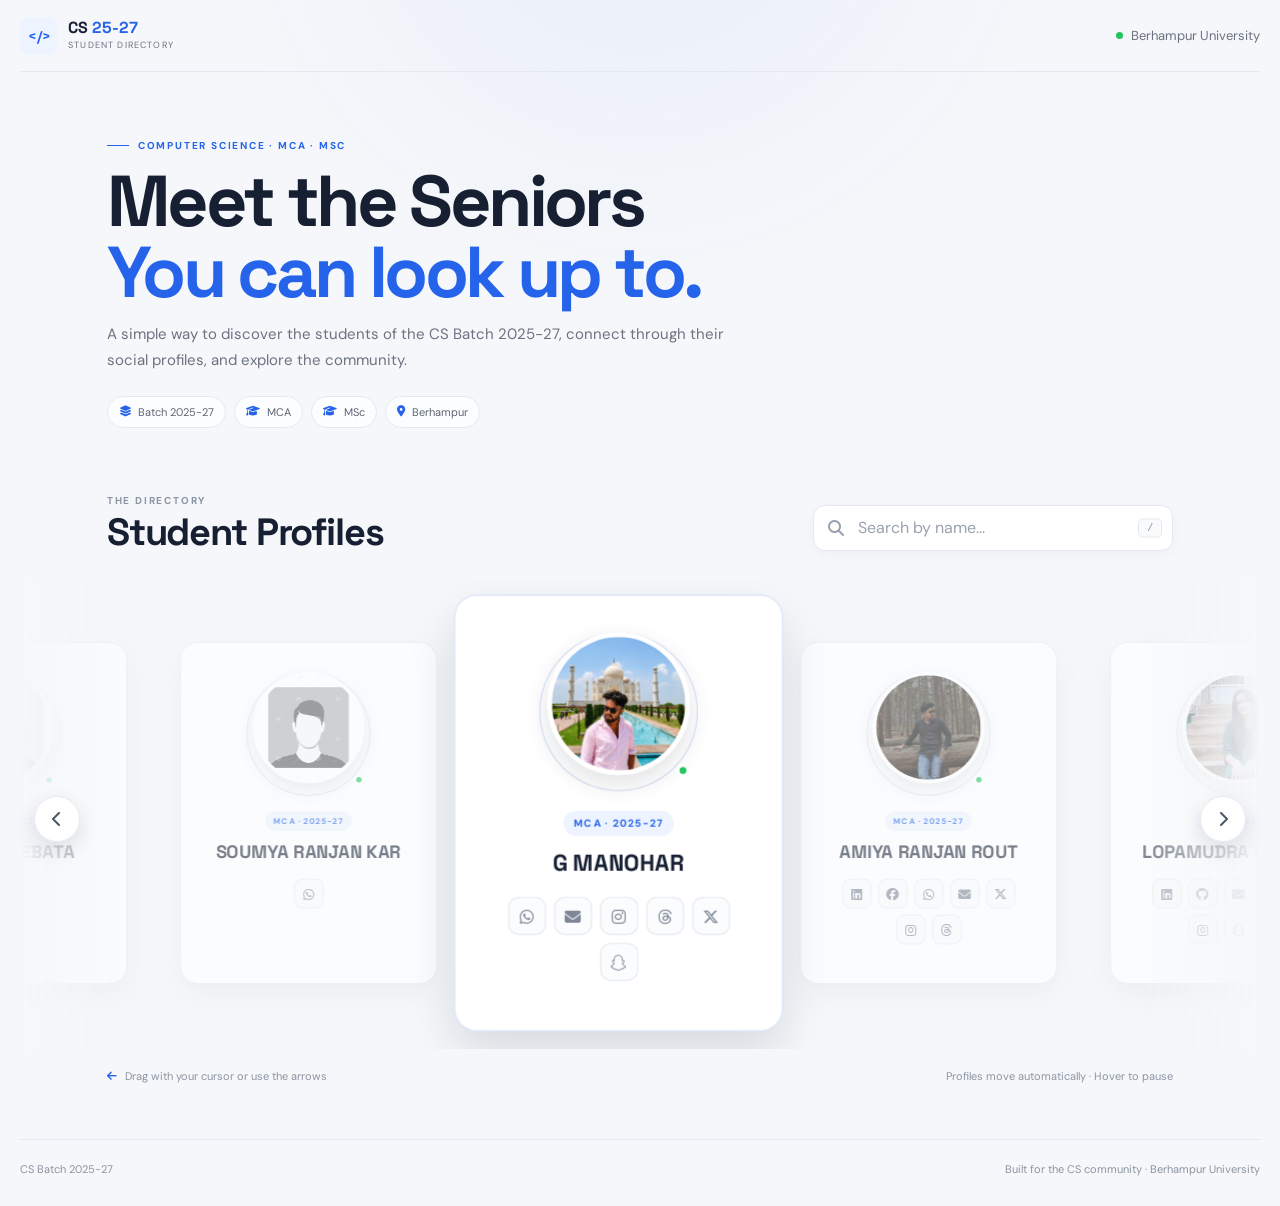
==== commit 8d18919e: "added the profiles of 4 persons p a a t" ====
--- a/profiles/profiles.html
+++ b/profiles/profiles.html
@@ -175,6 +175,7 @@
                     <div class="social-links">                      
                       <a href="https://wa.me/+917437874727" class="whatsapp" target="_blank" rel="noopener noreferrer" aria-label="WhatsApp MAGUPILLI LOKESWARA RAO"><i class="fab fa-whatsapp"></i></a>
                       <a href="https://mail.google.com/mail/?view=cm&fs=1&to=lokeswararaom48@gmail.com" class="gmail" target="_blank" rel="noopener noreferrer" aria-label="Email MAGUPILLI LOKESWARA RAO"><i class="fas fa-envelope"></i></a>
+                      <a href="https://snapchat.com/add/loki267235" class="snapchat" target="_blank" rel="noopener noreferrer" aria-label="MAGUPILLI LOKESWARA RAO on Snapchat"><i class="fab fa-snapchat-ghost"></i></a>
                       <a href="https://instagram.com/mr_loki._18" class="instagram" target="_blank" rel="noopener noreferrer" aria-label="MAGUPILLI LOKESWARA RAO on Instagram"><i class="fab fa-instagram"></i></a>
                       <a href="https://threads.net/mr_loki._18" class="threads" target="_blank" rel="noopener noreferrer" aria-label="MAGUPILLI LOKESWARA RAO on Threads"><i class="fab fa-threads"></i></a>
                     </div>
@@ -514,11 +515,11 @@
                     <div class="social-links">
                         <a href="https://linkedin.com/in/ssiseendri777" class="linkedin" target="_blank" rel="noopener noreferrer" aria-label="S SISEENDRI on LinkedIn"><i class="fab fa-linkedin"></i></a>
                         <a href="https://github.com/ssiseendri777" class="github" target="_blank" rel="noopener noreferrer" aria-label="S SISEENDRI on GitHub"><i class="fab fa-github"></i></a>
-                        <a href="https://mail.google.com/mail/?view=cm&fs=1&to=ssiseendri777@gmail.com" class="gmail" target="_blank" rel="noopener noreferrer" aria-label="Email S SISEENDRI"><i class="fas fa-envelope"></i></a>
+                        <a href="https://leetcode.com/ssiseendri777" class="leetcode" target="_blank" rel="noopener noreferrer" aria-label="S SISEENDRI on LeetCode"><i class="fas fa-code"></i></a>
+                        <a href="https://mail.google.com/mail/?view=cm&fs=1&to=ssiseendri777@gmail.com" class="gmail" target="_blank" rel="noopener noreferrer" aria-label="Email S SISEENDRI"><i class="fas fa-envelope"></i></a>                        
+                        <a href="https://wa.me/+918339050175" class="whatsapp" target="_blank" rel="noopener noreferrer" aria-label="WhatsApp S SISEENDRI"><i class="fab fa-whatsapp"></i></a>                        
                         <a href="https://instagram.com/james_sjr_ss" class="instagram" target="_blank" rel="noopener noreferrer" aria-label="S SISEENDRI on Instagram"><i class="fab fa-instagram"></i></a>
                         <a href="https://threads.net/james_sjr_ss" class="threads" target="_blank" rel="noopener noreferrer" aria-label="S SISEENDRI on Threads"><i class="fab fa-threads"></i></a>
-                        <a href="https://wa.me/+918339050175" class="whatsapp" target="_blank" rel="noopener noreferrer" aria-label="WhatsApp S SISEENDRI"><i class="fab fa-whatsapp"></i></a>
-                        <a href="https://leetcode.com/ssiseendri777" class="leetcode" target="_blank" rel="noopener noreferrer" aria-label="S SISEENDRI on LeetCode"><i class="fas fa-code"></i></a>
                     </div>
                 </div>
 
@@ -562,8 +563,7 @@
                     <div class="card-glow"></div>
                     <div class="profile-avatar-wrap">
                       <span class="avatar-ring"></span>
-                      <img src="image/female.jpg" alt="SUCHARITA MAHANKUDA
-">
+                      <img src="image/sucharita.jpeg" alt="SUCHARITA MAHANKUDA">
                       <span class="online-dot" aria-hidden="true"></span>
                     </div>
                     <div class="profile-role">MCA · 2025-27</div>
@@ -577,10 +577,131 @@
                     </div>
                 </div>
 
-
-
+                <div class="profile-card"><!--slot 25 sumeet -->
+                    <div class="card-glow"></div>
+                    <div class="profile-avatar-wrap">
+                      <span class="avatar-ring"></span>
+                      <img src="image/sumeet.jpeg"alt="SUMEET PRAGNYAN PRADHAN">
+                      <span class="online-dot" aria-hidden="true"></span>
+                    </div>
+                    <div class="profile-role">MCA · 2025-27</div>
+                    <h3>SUMEET PRAGNYAN PRADHAN</h3>
+                    <p class="profile-intro"></p>
+
+                    <div class="social-links">                      
+                      <a href="https://wa.me/+919439435229" class="whatsapp" target="_blank" rel="noopener noreferrer" aria-label="WhatsApp SUMEET PRAGNYAN PRADHAN"><i class="fab fa-whatsapp"></i></a>
+                      <a href="https://mail.google.com/mail/?view=cm&fs=1&to=sumeetpragnyanp@outlook.com" class="gmail" target="_blank" rel="noopener noreferrer" aria-label="Email SUMEET PRAGNYAN PRADHAN"><i class="fas fa-envelope"></i></a>
+                      <a href="https://instagram.com/cigsaftersumeet" class="instagram" target="_blank" rel="noopener noreferrer" aria-label="SUMEET PRAGNYAN PRADHAN on Instagram"><i class="fab fa-instagram"></i></a>
+                      <a href="https://threads.net/cigsaftersumeet" class="threads" target="_blank" rel="noopener noreferrer" aria-label="SUMEET PRAGNYAN PRADHAN on Threads"><i class="fab fa-threads"></i></a>
+                    </div>
+                </div>                
+             
+                <div class="profile-card"><!--slot 26 prabhu-->
+                    <div class="card-glow"></div>
+                    <div class="profile-avatar-wrap">
+                      <span class="avatar-ring"></span>
+                      <img src="image/prabhu.jpeg" alt="PRABHUDATTA JENA">
+                      <span class="online-dot" aria-hidden="true"></span>
+                    </div>
+                    <div class="profile-role">MCA · 2025-27</div>
+                    <h3>PRABHUDATTA JENA</h3>
+                    <p class="profile-intro"></p>
+
+                    <div class="social-links">                      
+                      <a href="https://wa.me/+918018637954" class="whatsapp" target="_blank" rel="noopener noreferrer" aria-label="WhatsApp PRABHUDATTA JENA"><i class="fab fa-whatsapp"></i></a>
+                      <a href="https://mail.google.com/mail/?view=cm&fs=1&to=jenagudu091@gmail.com" class="gmail" target="_blank" rel="noopener noreferrer" aria-label="Email LOPAMUDRA PRADHAN"><i class="fas fa-envelope"></i></a>
+                    </div>
+                </div>
+
+                <div class="profile-card"><!--slot 27 trupti-->
+                    <div class="card-glow"></div>
+                    <div class="profile-avatar-wrap">
+                      <span class="avatar-ring"></span>
+                      <img src="image/trupti.jpeg" alt="TRUPTILATA PADHI">
+                      <span class="online-dot" aria-hidden="true"></span>
+                    </div>
+                    <div class="profile-role">MCA · 2025-27</div>
+                    <h3>TRUPTILATA PADHI</h3>
+                    <p class="profile-intro"></p>
+
+                    <div class="social-links">                      
+                      <a href="https://wa.me/+918984107709" class="whatsapp" target="_blank" rel="noopener noreferrer" aria-label="WhatsApp TRUPTILATA PADHI"><i class="fab fa-whatsapp"></i></a>
+                      <a href="https://mail.google.com/mail/?view=cm&fs=1&to=truptilatapadhi815@gmail.com" class="gmail" target="_blank" rel="noopener noreferrer" aria-label="Email TRUPTILATA PADHI"><i class="fas fa-envelope"></i></a>
+                    </div>
+                </div>
+
+                <div class="profile-card"><!--slot 28 anu-->
+                    <div class="card-glow"></div>
+                    <div class="profile-avatar-wrap">
+                      <span class="avatar-ring"></span>
+                      <img src="image/anu.jpeg" alt="ANNAPURNA PADHY">
+                      <span class="online-dot" aria-hidden="true"></span>
+                    </div>
+                    <div class="profile-role">MSC · 2025-27</div>
+                    <h3>ANNAPURNA PADHY</h3>
+                    <p class="profile-intro"></p>
+
+                    <div class="social-links">                      
+                      <a href="https://wa.me/+917978930130" class="whatsapp" target="_blank" rel="noopener noreferrer" aria-label="WhatsApp ANNA PURNA PADHY"><i class="fab fa-whatsapp"></i></a>
+                      <a href="https://mail.google.com/mail/?view=cm&fs=1&to=annapurnapadhy25@gmail.com" class="gmail" target="_blank" rel="noopener noreferrer" aria-label="Email ANNA PURNA PADHY"><i class="fas fa-envelope"></i></a>
+                    </div>
+                </div>
+
+                <div class="profile-card"><!--slot 29 aran -->
+                    <div class="card-glow"></div>
+                    <div class="profile-avatar-wrap">
+                      <span class="avatar-ring"></span>
+                      <img src="image/aran.jpeg" alt="SUBHALAXMI ARAN">
+                      <span class="online-dot" aria-hidden="true"></span>
+                    </div>
+                    <div class="profile-role">MCA · 2025-27</div>
+                    <h3>SUBHALAXMI ARAN</h3>
+                    <p class="profile-intro"></p>
+
+                    <div class="social-links">                      
+                      <a href="https://wa.me/+918260256307" class="whatsapp" target="_blank" rel="noopener noreferrer" aria-label="WhatsApp SUBHALAXMI ARAN"><i class="fab fa-whatsapp"></i></a>
+                      <a href="https://mail.google.com/mail/?view=cm&fs=1&to=aransubhalaxmi@gmail.com" class="gmail" target="_blank" rel="noopener noreferrer" aria-label="Email SUBHALAXMI ARAN"><i class="fas fa-envelope"></i></a>
+                      <a href="https://instagram.com/a4asl__zz01" class="instagram" target="_blank" rel="noopener noreferrer" aria-label="SUBHALAXMI ARAN on Instagram"><i class="fab fa-instagram"></i></a>
+                    </div>
+                </div>
+
+                <div class="profile-card"><!--slot 30 dambarudhar-->
+                    <div class="card-glow"></div>
+                    <div class="profile-avatar-wrap">
+                      <span class="avatar-ring"></span>
+                      <img src="image/male.jpg" alt="DAMBARUDHAR MAJHI">
+                      <span class="online-dot" aria-hidden="true"></span>
+                    </div>
+                    <div class="profile-role">MCA · 2025-27</div>
+                    <h3>DAMBARUDHAR MAJHI</h3>
+                    <p class="profile-intro"></p>
+
+                    <div class="social-links">                      
+                      <a href="https://wa.me/+916370252471" class="whatsapp" target="_blank" rel="noopener noreferrer" aria-label="WhatsApp DAMBARUDHAR MAJHI"><i class="fab fa-whatsapp"></i></a>
+                      <a href="https://mail.google.com/mail/?view=cm&fs=1&to=dambarudharm877@gmail.com" class="gmail" target="_blank" rel="noopener noreferrer" aria-label="Email S SISEENDRI"><i class="fas fa-envelope"></i></a>                      
+                    </div>
+                </div>
+
+
+
+
+                <div class="profile-card"><!--slot 31-->
+                    <div class="card-glow"></div>
+                    <div class="profile-avatar-wrap">
+                      <span class="avatar-ring"></span>
+                      <img src="image/male.jpg" alt="ARJYABRATA NANDA">
+                      <span class="online-dot" aria-hidden="true"></span>
+                    </div>
+                    <div class="profile-role">MCA · 2025-27</div>
+                    <h3>ARJYABRATA NANDA</h3>
+                    <p class="profile-intro"></p>
+
+                    <div class="social-links">                      
+                      <a href="https://wa.me/+917848092787" class="whatsapp" target="_blank" rel="noopener noreferrer" aria-label="WhatsApp ARJYABRATA NANDA"><i class="fab fa-whatsapp"></i></a>
+                    </div>
+                </div>                
                 
-                <div class="profile-card"><!--slot 25-->
+                <div class="profile-card"><!--slot 32-->
                     <div class="card-glow"></div>
                     <div class="profile-avatar-wrap">
                       <span class="avatar-ring"></span>
@@ -594,33 +715,108 @@
                     <div class="social-links">                      
                       <a href="https://wa.me/+919861395693" class="whatsapp" target="_blank" rel="noopener noreferrer" aria-label="WhatsApp CHITTARANJAN SABAR"><i class="fab fa-whatsapp"></i></a>
                     </div>
-                </div>                
-
-
-
-
-
-                <div class="profile-card"><!--slot 26-->
-                    <div class="card-glow"></div>
-                    <div class="profile-avatar-wrap">
-                      <span class="avatar-ring"></span>
-                      <img src="image/male.jpg" alt="PRABHUDATTA JENA">
-                      <span class="online-dot" aria-hidden="true"></span>
-                    </div>
-                    <div class="profile-role">MCA · 2025-27</div>
-                    <h3>PRABHUDATTA JENA</h3>
-                    <p class="profile-intro"></p>
-
-                    <div class="social-links">                      
-                      <a href="https://wa.me/+918018637954" class="whatsapp" target="_blank" rel="noopener noreferrer" aria-label="WhatsApp PRABHUDATTA JENA"><i class="fab fa-whatsapp"></i></a>
-                    </div>
-                </div>
-
-
-
-
-
-                <div class="profile-card"><!--slot 27-->
+                </div>   
+
+                <div class="profile-card"><!--slot 33-->
+                    <div class="card-glow"></div>
+                    <div class="profile-avatar-wrap">
+                      <span class="avatar-ring"></span>
+                      <img src="image/female.jpg" alt="MANISHA PADHIALI">
+                      <span class="online-dot" aria-hidden="true"></span>
+                    </div>
+                    <div class="profile-role">MSC · 2025-27</div>
+                    <h3>MANISHA PADHIALI</h3>
+                    <p class="profile-intro"></p>
+
+                    <div class="social-links">                      
+                      <a href="https://wa.me/+918926205734" class="whatsapp" target="_blank" rel="noopener noreferrer" aria-label="WhatsApp MANISHA PADHIALI"><i class="fab fa-whatsapp"></i></a>
+                    </div>
+                </div>
+
+
+
+                <div class="profile-card"><!--slot 34-->
+                    <div class="card-glow"></div>
+                    <div class="profile-avatar-wrap">
+                      <span class="avatar-ring"></span>
+                      <img src="image/male.jpg" alt="SRINU BIBHAR">
+                      <span class="online-dot" aria-hidden="true"></span>
+                    </div>
+                    <div class="profile-role">MCA · 2025-27</div>
+                    <h3>SRINU BIBHAR</h3>
+                    <p class="profile-intro"></p>
+
+                    <div class="social-links">                      
+                      <a href="https://wa.me/+916372738815" class="whatsapp" target="_blank" rel="noopener noreferrer" aria-label="WhatsApp SRINU BIBHAR"><i class="fab fa-whatsapp"></i></a>
+                    </div>
+                </div>
+
+                <div class="profile-card"><!--slot 35-->
+                    <div class="card-glow"></div>
+                    <div class="profile-avatar-wrap">
+                      <span class="avatar-ring"></span>
+                      <img src="image/female.jpg" alt="BASANTI HARIJAN">
+                      <span class="online-dot" aria-hidden="true"></span>
+                    </div>
+                    <div class="profile-role">MCA · 2025-27</div>
+                    <h3>BASANTI HARIJAN</h3>
+                    <p class="profile-intro"></p>
+
+                    <div class="social-links">                      
+                      <a href="https://wa.me/+917608829580" class="whatsapp" target="_blank" rel="noopener noreferrer" aria-label="WhatsApp BASANTI HARIJAN"><i class="fab fa-whatsapp"></i></a>
+                    </div>
+                </div>
+
+                <div class="profile-card"><!--slot 36-->
+                    <div class="card-glow"></div>
+                    <div class="profile-avatar-wrap">
+                      <span class="avatar-ring"></span>
+                      <img src="image/female.jpg" alt="TULASI DAKUA">
+                      <span class="online-dot" aria-hidden="true"></span>
+                    </div>
+                    <div class="profile-role">MSC · 2025-27</div>
+                    <h3>TULASI DAKUA</h3>
+                    <p class="profile-intro"></p>
+
+                    <div class="social-links">                      
+                      <a href="https://wa.me/+917789021527" class="whatsapp" target="_blank" rel="noopener noreferrer" aria-label="WhatsApp TULASI DAKUA"><i class="fab fa-whatsapp"></i></a>
+                    </div>
+                </div>
+
+                <div class="profile-card"><!--slot 37-->
+                    <div class="card-glow"></div>
+                    <div class="profile-avatar-wrap">
+                      <span class="avatar-ring"></span>
+                      <img src="image/male.jpg" alt="PRABIN KUMAR MEHAR">
+                      <span class="online-dot" aria-hidden="true"></span>
+                    </div>
+                    <div class="profile-role">MCA · 2025-27</div>
+                    <h3>PRABIN KUMAR MEHAR</h3>
+                    <p class="profile-intro"></p>
+
+                    <div class="social-links">                      
+                      <a href="https://wa.me/+919692064190" class="whatsapp" target="_blank" rel="noopener noreferrer" aria-label="WhatsApp PRABIN KUMAR MEHAR"><i class="fab fa-whatsapp"></i></a>
+                    </div>
+                </div>
+
+                <div class="profile-card"><!--slot 38-->
+                    <div class="card-glow"></div>
+                    <div class="profile-avatar-wrap">
+                      <span class="avatar-ring"></span>
+                      <img src="image/female.jpg" alt="B GAYATRI BHAKTA">
+                      <span class="online-dot" aria-hidden="true"></span>
+                    </div>
+                    <div class="profile-role">MCA · 2025-27</div>
+                    <h3>B GAYATRI BHAKTA</h3>
+                    <p class="profile-intro"></p>
+
+                    <div class="social-links">                      
+                      <a href="https://wa.me/+917847820989" class="whatsapp" target="_blank" rel="noopener noreferrer" aria-label="WhatsApp B GAYATRI BHAKTA"><i class="fab fa-whatsapp"></i></a>
+                    </div>
+                </div>
+
+
+                <div class="profile-card"><!--slot 39-->
                     <div class="card-glow"></div>
                     <div class="profile-avatar-wrap">
                       <span class="avatar-ring"></span>
@@ -633,202 +829,6 @@
 
                     <div class="social-links">                      
                       <a href="https://wa.me/+916372320324" class="whatsapp" target="_blank" rel="noopener noreferrer" aria-label="WhatsApp BAISAKHI DAS"><i class="fab fa-whatsapp"></i></a>
-                    </div>
-                </div>
-
-
-
-                <div class="profile-card"><!--slot 28-->
-                    <div class="card-glow"></div>
-                    <div class="profile-avatar-wrap">
-                      <span class="avatar-ring"></span>
-                      <img src="image/female.jpg" alt="SUBHALAXMI ARAN">
-                      <span class="online-dot" aria-hidden="true"></span>
-                    </div>
-                    <div class="profile-role">MCA · 2025-27</div>
-                    <h3>SUBHALAXMI ARAN</h3>
-                    <p class="profile-intro"></p>
-
-                    <div class="social-links">                      
-                      <a href="https://wa.me/+918260256307" class="whatsapp" target="_blank" rel="noopener noreferrer" aria-label="WhatsApp SUBHALAXMI ARAN"><i class="fab fa-whatsapp"></i></a>
-                    </div>
-                </div>
-
-                <div class="profile-card"><!--slot 29-->
-                    <div class="card-glow"></div>
-                    <div class="profile-avatar-wrap">
-                      <span class="avatar-ring"></span>
-                      <img src="image/female.jpg" alt="MANISHA PADHIALI">
-                      <span class="online-dot" aria-hidden="true"></span>
-                    </div>
-                    <div class="profile-role">MSC · 2025-27</div>
-                    <h3>MANISHA PADHIALI</h3>
-                    <p class="profile-intro"></p>
-
-                    <div class="social-links">                      
-                      <a href="https://wa.me/+918926205734" class="whatsapp" target="_blank" rel="noopener noreferrer" aria-label="WhatsApp MANISHA PADHIALI"><i class="fab fa-whatsapp"></i></a>
-                    </div>
-                </div>
-
-                <div class="profile-card"><!--slot 30-->
-                    <div class="card-glow"></div>
-                    <div class="profile-avatar-wrap">
-                      <span class="avatar-ring"></span>
-                      <img src="image/male.jpg" alt="PRABIN KUMAR MEHAR">
-                      <span class="online-dot" aria-hidden="true"></span>
-                    </div>
-                    <div class="profile-role">MCA · 2025-27</div>
-                    <h3>PRABIN KUMAR MEHAR</h3>
-                    <p class="profile-intro"></p>
-
-                    <div class="social-links">                      
-                      <a href="https://wa.me/+919692064190" class="whatsapp" target="_blank" rel="noopener noreferrer" aria-label="WhatsApp PRABIN KUMAR MEHAR"><i class="fab fa-whatsapp"></i></a>
-                    </div>
-                </div>
-
-                <div class="profile-card"><!--slot 31-->
-                    <div class="card-glow"></div>
-                    <div class="profile-avatar-wrap">
-                      <span class="avatar-ring"></span>
-                      <img src="image/male.jpg" alt="ARJYABRATA NANDA">
-                      <span class="online-dot" aria-hidden="true"></span>
-                    </div>
-                    <div class="profile-role">MCA · 2025-27</div>
-                    <h3>ARJYABRATA NANDA</h3>
-                    <p class="profile-intro"></p>
-
-                    <div class="social-links">                      
-                      <a href="https://wa.me/+917848092787" class="whatsapp" target="_blank" rel="noopener noreferrer" aria-label="WhatsApp ARJYABRATA NANDA"><i class="fab fa-whatsapp"></i></a>
-                    </div>
-                </div>                
-                
-
-
-                <div class="profile-card"><!--slot 32-->
-                    <div class="card-glow"></div>
-                    <div class="profile-avatar-wrap">
-                      <span class="avatar-ring"></span>
-                      <img src="image/male.jpg" alt="SUMEET PRAGNYAN PRADHAN">
-                      <span class="online-dot" aria-hidden="true"></span>
-                    </div>
-                    <div class="profile-role">MCA · 2025-27</div>
-                    <h3>SUMEET PRAGNYAN PRADHAN</h3>
-                    <p class="profile-intro"></p>
-
-                    <div class="social-links">                      
-                      <a href="https://wa.me/+919439435229" class="whatsapp" target="_blank" rel="noopener noreferrer" aria-label="WhatsApp SUMEET PRAGNYAN PRADHAN"><i class="fab fa-whatsapp"></i></a>
-                    </div>
-                </div>
-
-                <div class="profile-card"><!--slot 33-->
-                    <div class="card-glow"></div>
-                    <div class="profile-avatar-wrap">
-                      <span class="avatar-ring"></span>
-                      <img src="image/female.jpg" alt="TRUPTILATA PADHI">
-                      <span class="online-dot" aria-hidden="true"></span>
-                    </div>
-                    <div class="profile-role">MCA · 2025-27</div>
-                    <h3>TRUPTILATA PADHI</h3>
-                    <p class="profile-intro"></p>
-
-                    <div class="social-links">                      
-                      <a href="https://wa.me/+918984107709" class="whatsapp" target="_blank" rel="noopener noreferrer" aria-label="WhatsApp TRUPTILATA PADHI"><i class="fab fa-whatsapp"></i></a>
-                    </div>
-                </div>
-
-                <div class="profile-card"><!--slot 34-->
-                    <div class="card-glow"></div>
-                    <div class="profile-avatar-wrap">
-                      <span class="avatar-ring"></span>
-                      <img src="image/male.jpg" alt="SRINU BIBHAR">
-                      <span class="online-dot" aria-hidden="true"></span>
-                    </div>
-                    <div class="profile-role">MCA · 2025-27</div>
-                    <h3>SRINU BIBHAR</h3>
-                    <p class="profile-intro"></p>
-
-                    <div class="social-links">                      
-                      <a href="https://wa.me/+916372738815" class="whatsapp" target="_blank" rel="noopener noreferrer" aria-label="WhatsApp SRINU BIBHAR"><i class="fab fa-whatsapp"></i></a>
-                    </div>
-                </div>
-
-                <div class="profile-card"><!--slot 35-->
-                    <div class="card-glow"></div>
-                    <div class="profile-avatar-wrap">
-                      <span class="avatar-ring"></span>
-                      <img src="image/female.jpg" alt="BASANTI HARIJAN">
-                      <span class="online-dot" aria-hidden="true"></span>
-                    </div>
-                    <div class="profile-role">MCA · 2025-27</div>
-                    <h3>BASANTI HARIJAN</h3>
-                    <p class="profile-intro"></p>
-
-                    <div class="social-links">                      
-                      <a href="https://wa.me/+917608829580" class="whatsapp" target="_blank" rel="noopener noreferrer" aria-label="WhatsApp BASANTI HARIJAN"><i class="fab fa-whatsapp"></i></a>
-                    </div>
-                </div>
-
-                <div class="profile-card"><!--slot 36-->
-                    <div class="card-glow"></div>
-                    <div class="profile-avatar-wrap">
-                      <span class="avatar-ring"></span>
-                      <img src="image/female.jpg" alt="TULASI DAKUA">
-                      <span class="online-dot" aria-hidden="true"></span>
-                    </div>
-                    <div class="profile-role">MSC · 2025-27</div>
-                    <h3>TULASI DAKUA</h3>
-                    <p class="profile-intro"></p>
-
-                    <div class="social-links">                      
-                      <a href="https://wa.me/+917789021527" class="whatsapp" target="_blank" rel="noopener noreferrer" aria-label="WhatsApp TULASI DAKUA"><i class="fab fa-whatsapp"></i></a>
-                    </div>
-                </div>
-
-                <div class="profile-card"><!--slot 37-->
-                    <div class="card-glow"></div>
-                    <div class="profile-avatar-wrap">
-                      <span class="avatar-ring"></span>
-                      <img src="image/female.jpg" alt="ANNAPURNA PADHY">
-                      <span class="online-dot" aria-hidden="true"></span>
-                    </div>
-                    <div class="profile-role">MSC · 2025-27</div>
-                    <h3>ANNAPURNA PADHY</h3>
-                    <p class="profile-intro"></p>
-
-                    <div class="social-links">                      
-                      <a href="https://wa.me/+917978930130" class="whatsapp" target="_blank" rel="noopener noreferrer" aria-label="WhatsApp ANNA PURNA PADHY"><i class="fab fa-whatsapp"></i></a>
-                    </div>
-                </div>
-
-                <div class="profile-card"><!--slot 38-->
-                    <div class="card-glow"></div>
-                    <div class="profile-avatar-wrap">
-                      <span class="avatar-ring"></span>
-                      <img src="image/female.jpg" alt="B GAYATRI BHAKTA">
-                      <span class="online-dot" aria-hidden="true"></span>
-                    </div>
-                    <div class="profile-role">MCA · 2025-27</div>
-                    <h3>B GAYATRI BHAKTA</h3>
-                    <p class="profile-intro"></p>
-
-                    <div class="social-links">                      
-                      <a href="https://wa.me/+917847820989" class="whatsapp" target="_blank" rel="noopener noreferrer" aria-label="WhatsApp B GAYATRI BHAKTA"><i class="fab fa-whatsapp"></i></a>
-                    </div>
-                </div>
-
-                <div class="profile-card"><!--slot 39-->
-                    <div class="card-glow"></div>
-                    <div class="profile-avatar-wrap">
-                      <span class="avatar-ring"></span>
-                      <img src="image/male.jpg" alt="DAMBARUDHAR MAJHI">
-                      <span class="online-dot" aria-hidden="true"></span>
-                    </div>
-                    <div class="profile-role">MCA · 2025-27</div>
-                    <h3>DAMBARUDHAR MAJHI</h3>
-                    <p class="profile-intro"></p>
-
-                    <div class="social-links">                      
-                      <a href="https://wa.me/+916370252471" class="whatsapp" target="_blank" rel="noopener noreferrer" aria-label="WhatsApp DAMBARUDHAR MAJHI"><i class="fab fa-whatsapp"></i></a>
                     </div>
                 </div>
 
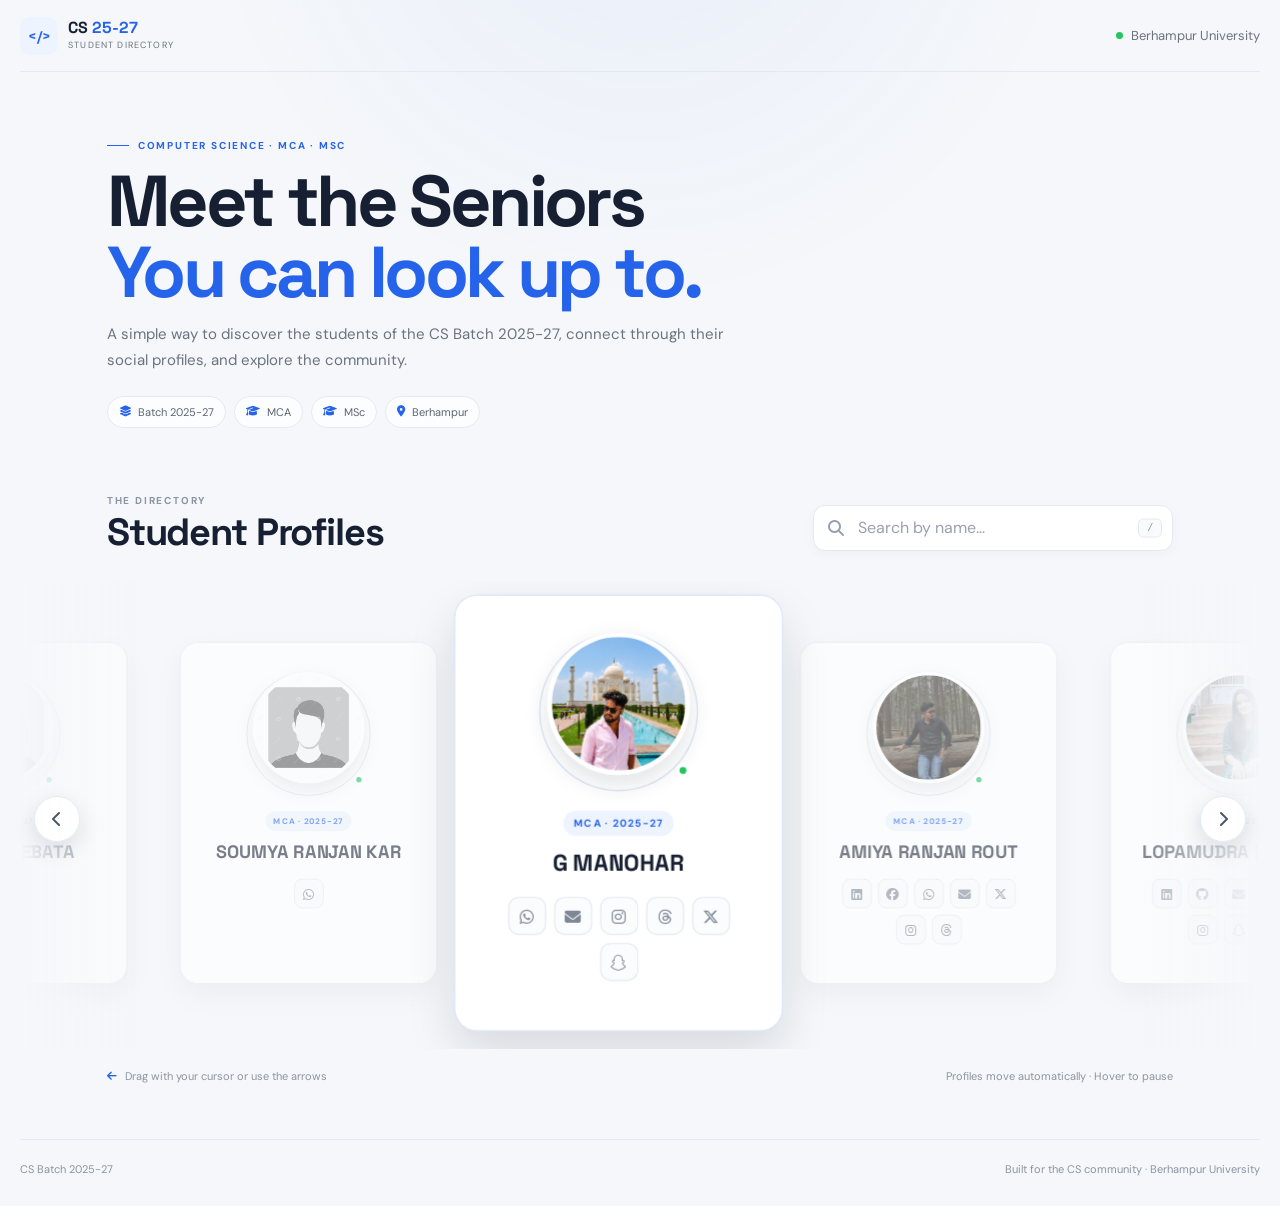
==== commit 53bbc1a1: "Added the srinu pfp" ====
--- a/profiles/profiles.html
+++ b/profiles/profiles.html
@@ -739,7 +739,7 @@
                     <div class="card-glow"></div>
                     <div class="profile-avatar-wrap">
                       <span class="avatar-ring"></span>
-                      <img src="image/male.jpg" alt="SRINU BIBHAR">
+                      <img src="image/srinu.jpeg" alt="SRINU BIBHAR">
                       <span class="online-dot" aria-hidden="true"></span>
                     </div>
                     <div class="profile-role">MCA · 2025-27</div>
